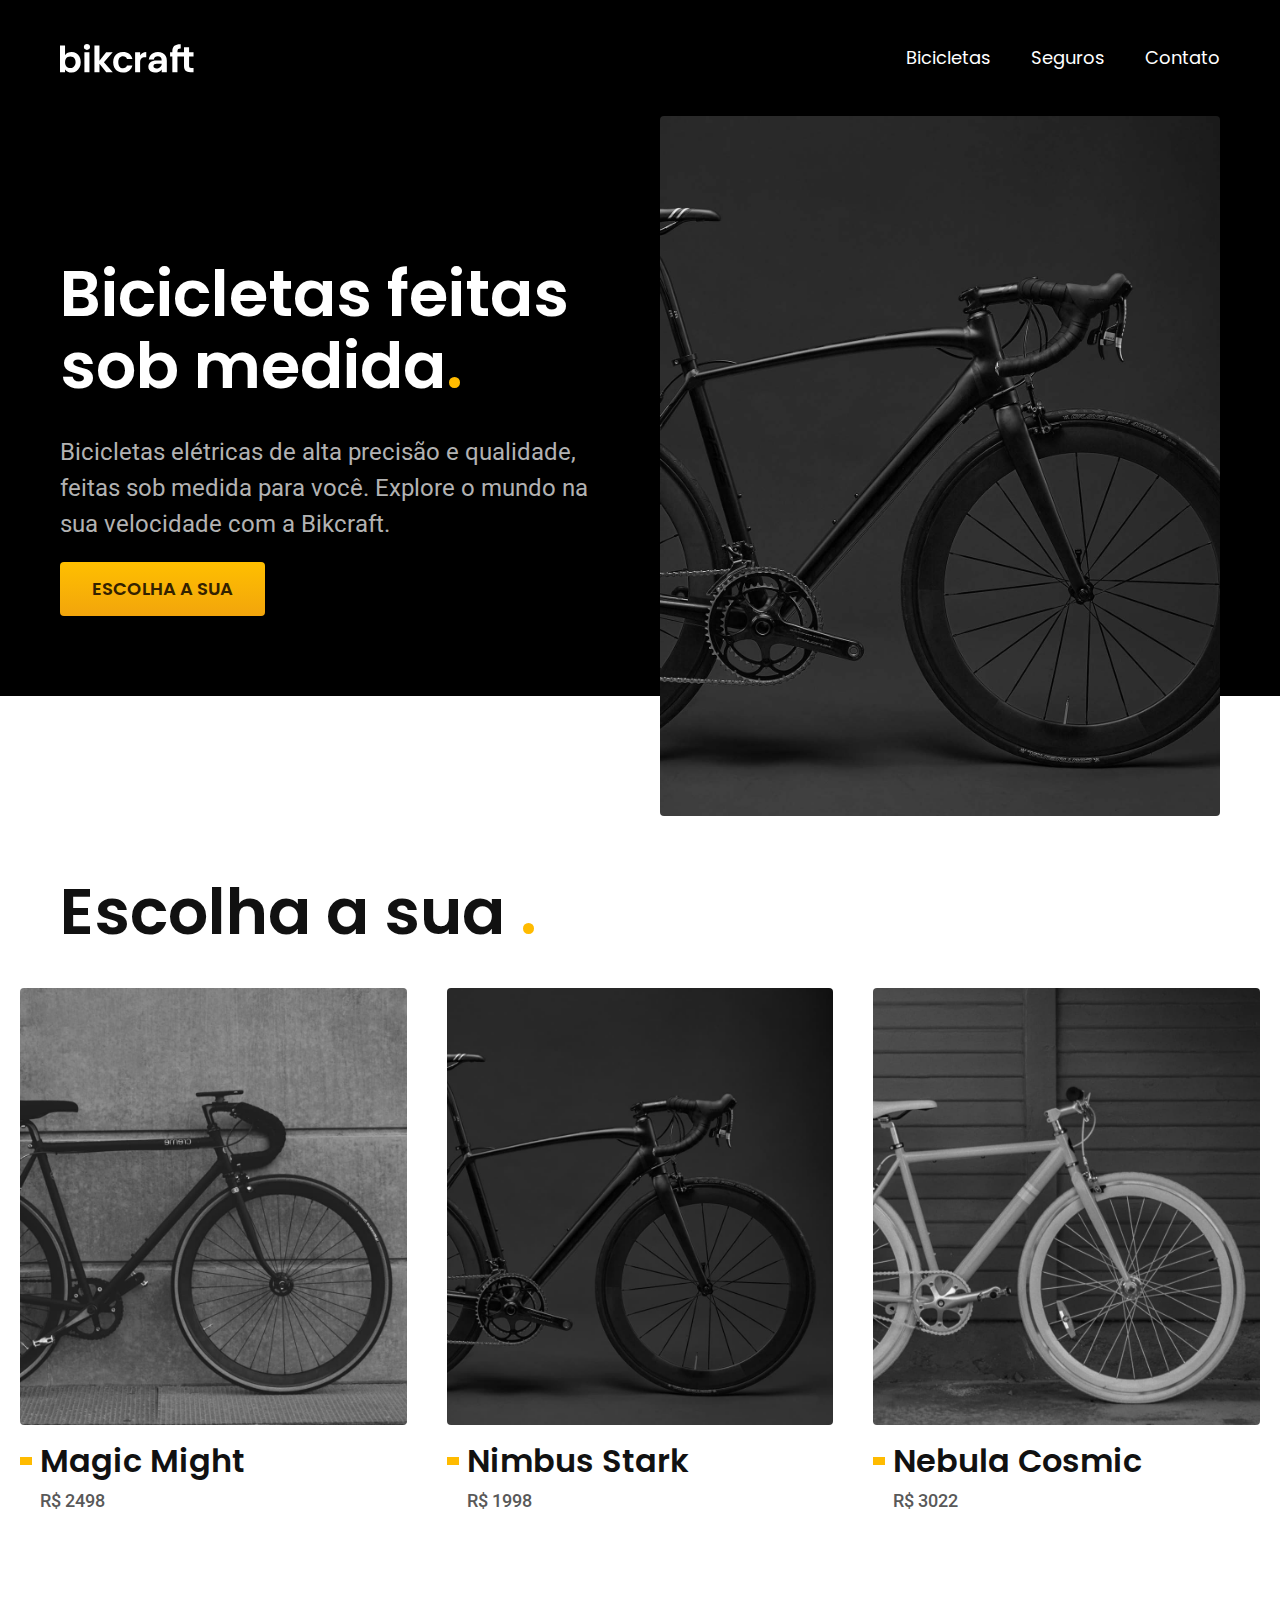
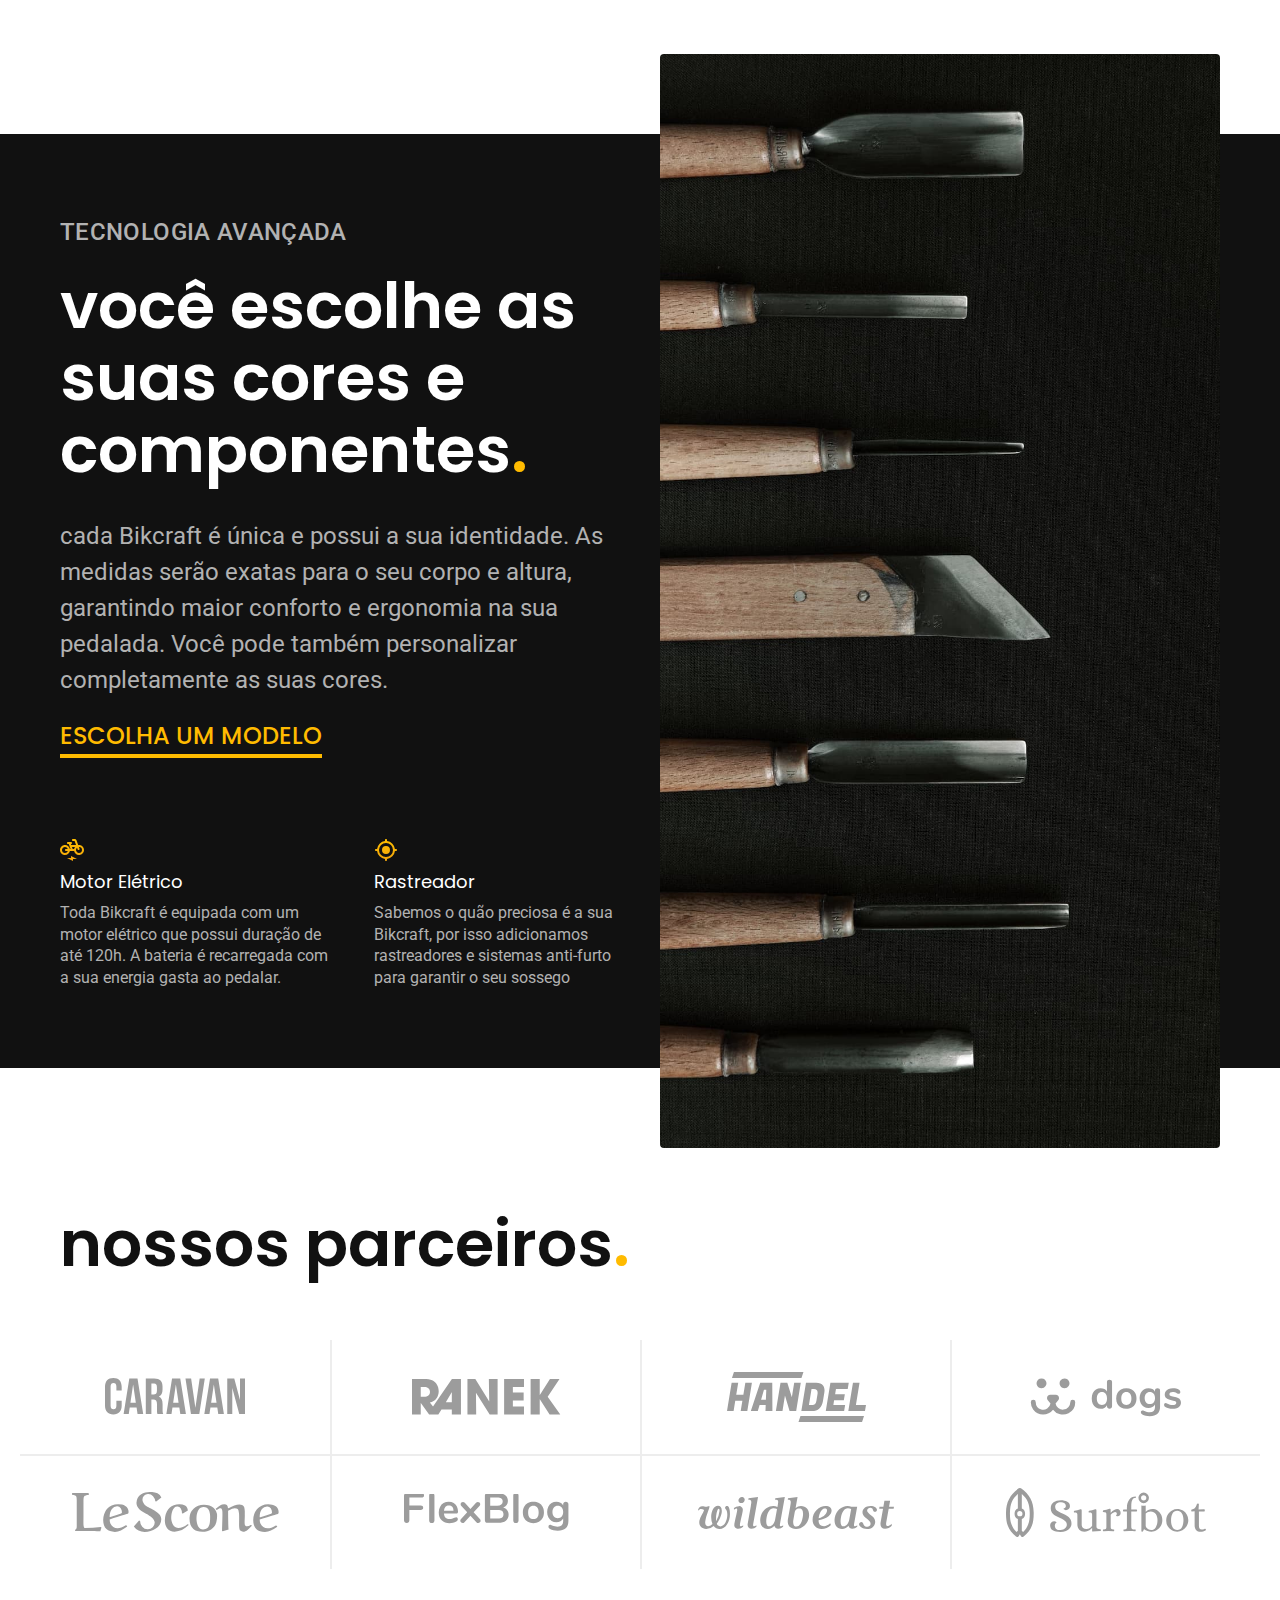
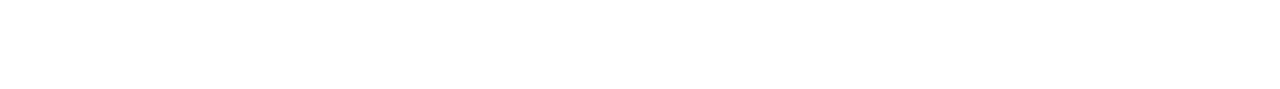
==== index.html @ 5e1a988d "Fazendo o HTML e CSS da seção de parceiros da página principal" ====
<!DOCTYPE html>
<html lang="pt-br">
<head>
  <meta charset="UTF-8">
  <meta name="viewport" content="width=device-width, initial-scale=1.0">
  <title>Bikcraft - Bicicletas Elétricas</title> 
  <meta name="description" content="Biciletas elétricas de alta precisão e qualidade. feitas sob 
  medida para o cliente. Explore o mundo na sua velocidade com a Bikcraft">
  <link rel="stylesheet" href="./css/style.css">
  <link rel="preconnect" href="https://fonts.googleapis.com">
  <link rel="preconnect" href="https://fonts.gstatic.com" crossorigin>
  <link href="https://fonts.googleapis.com/css2?family=Poppins:wght@400;600&family=Roboto:wght@400;500&display=swap" rel="stylesheet">
</head>
<body>
  <header class="header-bg">
    <div class="header container">
      <a href="./"><img src="./img/bikcraft.svg" alt="Logo Bikcraft">
      </a>
      <nav aria-label="primaria">
        <ul class="header-menu font-1-m cor-0">
          <li><a href="./bicicletas.html">Bicicletas</a></li>
          <li><a href="./seguros.html">Seguros</a></li>
          <li><a href="./contato.html">Contato</a></li>
        </ul>
      </nav>
    </div>
  </header>

  <main class="introducao-bg">
    <div class="introducao container">
      <div class="introducao-conteudo">
        <h1 class="font-1-xxl cor-0">Bicicletas feitas sob medida<span class="cor-p1">.</span></h1>
        <p class="font-2-l cor-5">Bicicletas elétricas de alta precisão e qualidade, feitas sob medida 
          para você. Explore o mundo na sua velocidade com a Bikcraft.
        </p>
        <a class="btn" href="./bicicletas.html">Escolha a sua</a>
      </div>
      <div class="introducao-imagem">
        <img src="./img/fotos/introducao.jpg" alt="Bicicleta elétrica preta">
      </div>
    </div>
  </main>

  <article class="bicicletas-lista">
    <h2 class="container font-1-xxl">Escolha a sua <span class="cor-p1">.</span></h2>
    <ul>
      <li>
        <a href="./bicicletas/magic.html">
          <img src="./img/bicicletas/magic-home.jpg" alt="Bicicleta magic home preta">
          <h3 class="font-1-xl">Magic Might</h3>
          <span class="font-2-m cor-8">R$ 2498</span>
        </a>
      </li>
      <li>
        <a href="./bicicletas/nimbus.html">
          <img src="./img/bicicletas/nimbus-home.jpg" alt="Bicicleta magic home preta">
          <h3 class="font-1-xl">Nimbus Stark</h3>
          <span class="font-2-m cor-8">R$ 1998</span>
        </a>
      </li>
      <li>
        <a href="./bicicletas/nebula.html">
          <img src="./img/bicicletas/nebula-home.jpg" alt="Bicicleta magic home preta">
          <h3 class="font-1-xl">Nebula Cosmic</h3>
          <span class="font-2-m cor-8">R$ 3022</span>
        </a>
      </li>
    </ul>
  </article>

  <article class="tecnologia-bg">
    <div class="tecnologia container">
      <div class="tecnologia-conteudo">
        <span class="font-2-l-b cor-5">Tecnologia Avançada</span>
        <h2 class="font-1-xxl cor-0">você escolhe as suas cores e componentes<span class="cor-p1">.</span></h2>
        <p class="font-2-l cor-5">cada Bikcraft é única e possui a sua identidade. As medidas serão exatas para o 
          seu corpo e altura, garantindo maior conforto e ergonomia na sua pedalada. Você pode 
          também personalizar completamente as suas cores.
        </p>
        <a class="link" href="./bicicletas.html">Escolha um modelo</a>
        <div class="tecnologia-vantagens">
          <div>
            <img src="./img/icones/eletrica.svg" alt="">
            <h3 class="font-1-m cor-0">Motor Elétrico</h3>
            <p class="font-2-s cor-5">
              Toda Bikcraft é equipada com um motor elétrico que possui duração de até 120h. A bateria é 
              recarregada com a sua energia gasta ao pedalar.</p>
          </div>
          <div>
            <img src="./img/icones/rastreador.svg" alt="">
            <h3 class="font-1-m cor-0">Rastreador</h3>
            <p class="font-2-s cor-5">
              Sabemos o quão preciosa é a sua Bikcraft, por isso adicionamos rastreadores e sistemas 
              anti-furto para garantir o seu sossego</p>
          </div>
        </div>
      </div>
      <div class="tecnologia-imagem">
        <img src="./img/fotos/tecnologia.jpg" alt="">
      </div>
    </div>
  </article>

  <section class="parceiros" aria-label="Nossos Parceiros">
    <h2 class="container font-1-xxl">nossos parceiros<span class="cor-p1">.</span></h2>
    <ul>
      <li><img src="./img/parceiros/caravan.svg" alt="caravan"></li>
      <li><img src="./img/parceiros/ranek.svg" alt="ranek"></li>
      <li><img src="./img/parceiros/handel.svg" alt="handel"></li>
      <li><img src="./img/parceiros/dogs.svg" alt="dogs"></li>
      <li><img src="./img/parceiros/lescone.svg" alt="lescone"></li>
      <li><img src="./img/parceiros/flexblog.svg" alt="flexblog"></li>
      <li><img src="./img/parceiros/wildbeast.svg" alt="wildbeast"></li>
      <li><img src="./img/parceiros/surfbot.svg" alt="surfbot"></li>
    </ul>
  </section>
</body>
</html>
---- css/style.css ----
@import "./global/global.css";
@import "./utilidades/tipografia.css";
@import "./utilidades/cores.css";

@import "./global/header.css";

/*utilidades*/
@import "./utilidades/componentes.css";

/*Home*/
@import "./home/introducao.css";
@import "./home/tecnologia.css";
@import "./home/parceiros.css";

/*Bicicletas*/
@import "./bicicletas/bicicletas-lista.css";
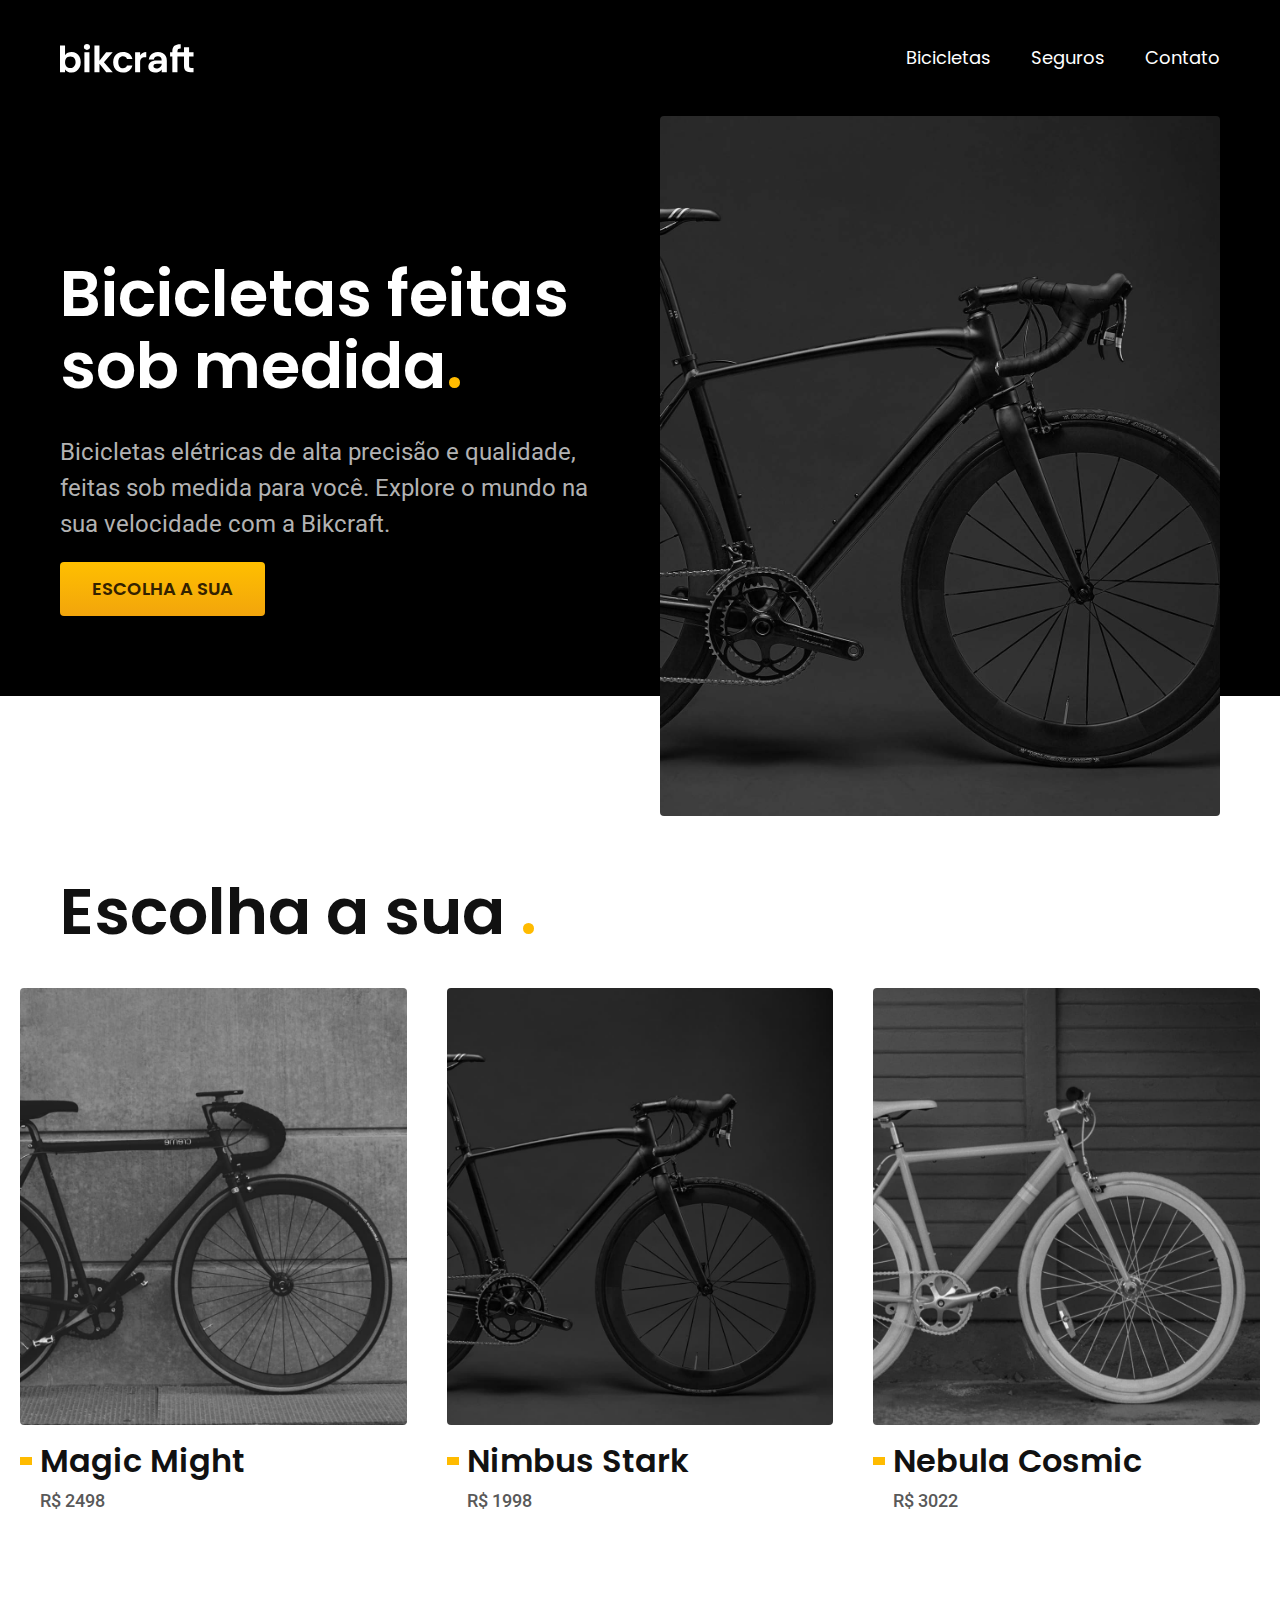
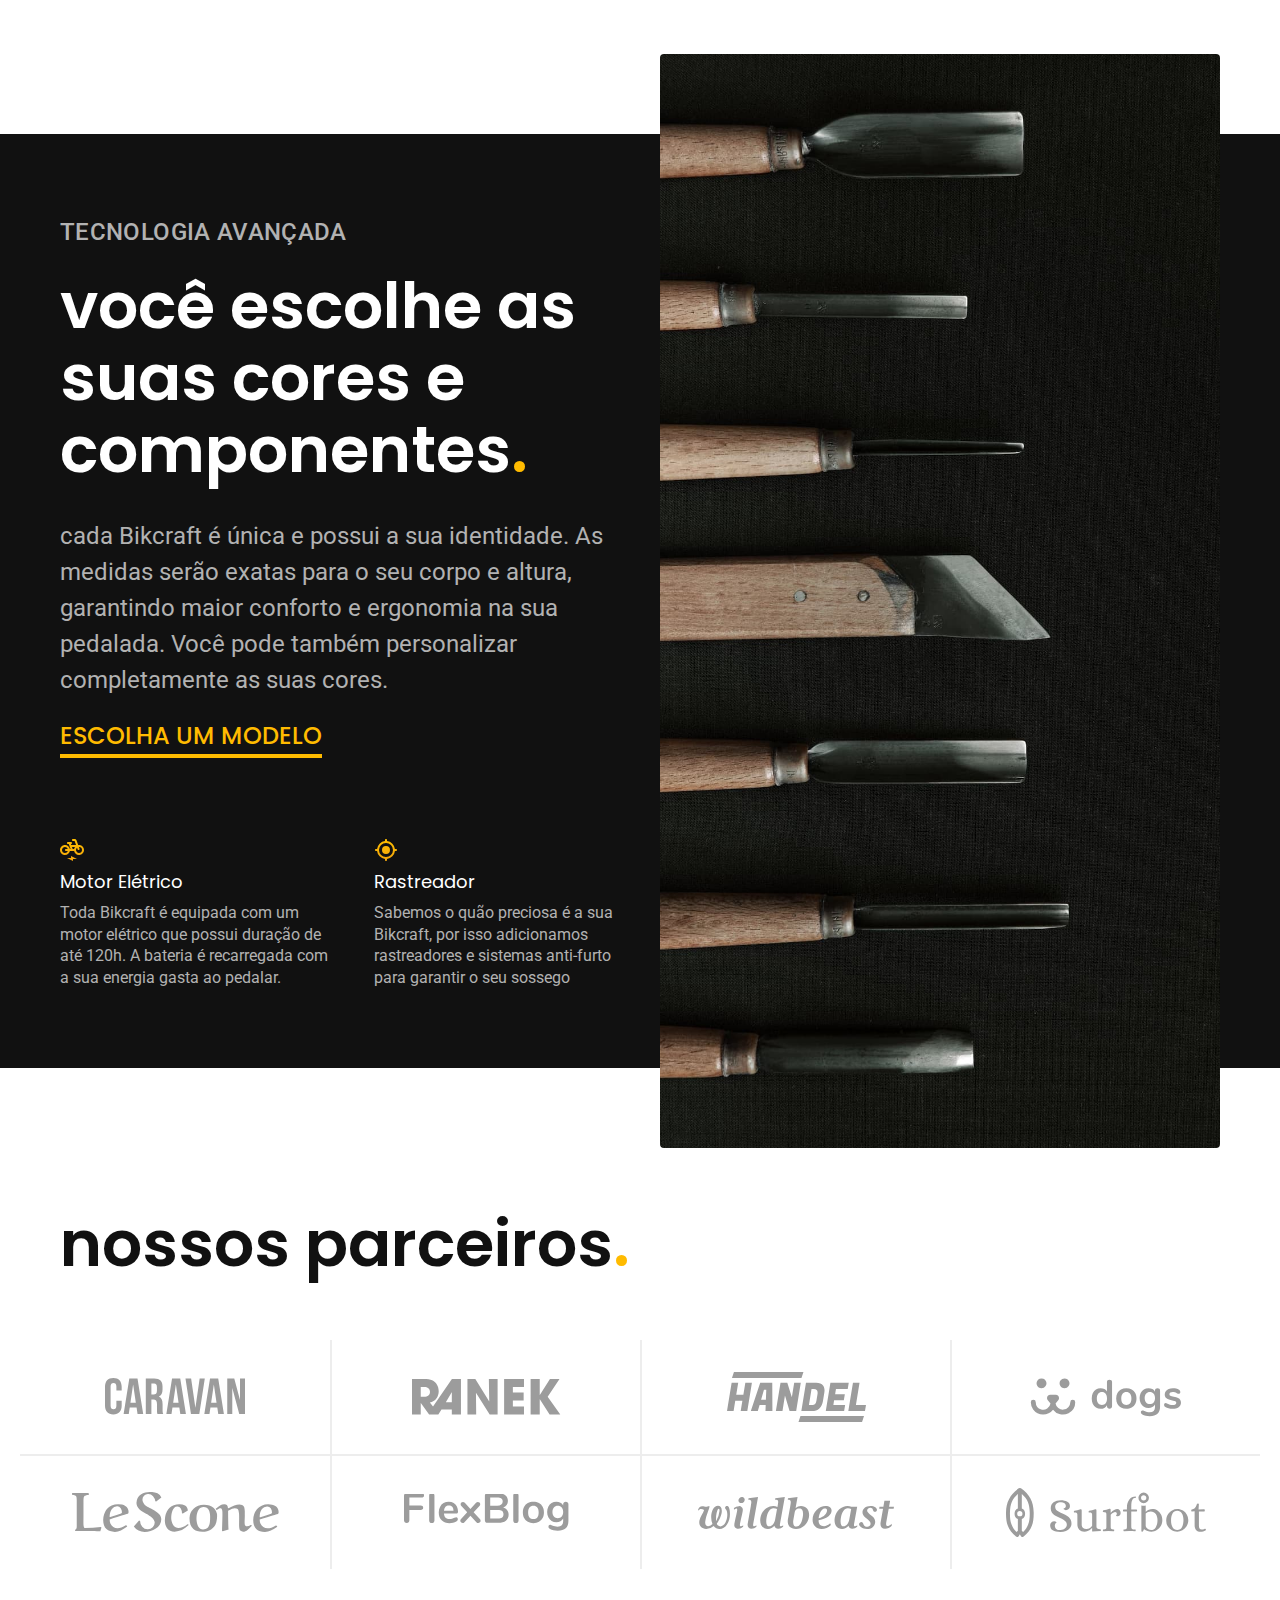
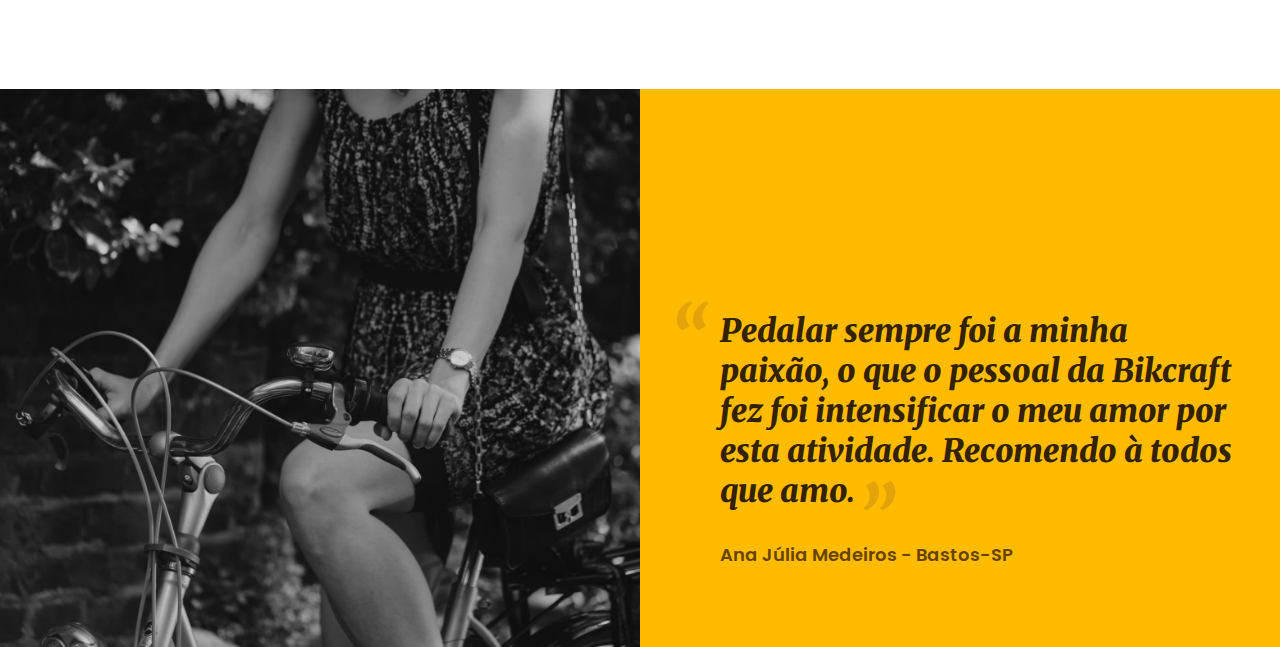
==== commit 3b3e1c7b: "fazendo o HTML e CSS da seção de depoimento da página principal e ajustando o padding das imagens da" ====
--- a/index.html
+++ b/index.html
@@ -9,7 +9,7 @@
   <link rel="stylesheet" href="./css/style.css">
   <link rel="preconnect" href="https://fonts.googleapis.com">
   <link rel="preconnect" href="https://fonts.gstatic.com" crossorigin>
-  <link href="https://fonts.googleapis.com/css2?family=Poppins:wght@400;600&family=Roboto:wght@400;500&display=swap" rel="stylesheet">
+  <link href="https://fonts.googleapis.com/css2?family=Merriweather:ital,wght@1,900&family=Poppins:wght@400;600&family=Roboto:wght@400;500&display=swap" rel="stylesheet">
 </head>
 <body>
   <header class="header-bg">
@@ -114,5 +114,20 @@
       <li><img src="./img/parceiros/surfbot.svg" alt="surfbot"></li>
     </ul>
   </section>
+
+  <section class="depoimento" aria-label="depoimento">
+    <div>
+      <img src="./img/fotos/depoimento.jpg" alt="pessoa pedalando uma bicicleta Bikcraft">
+    </div>
+    <div class="depoimento-conteudo">
+      <blockquote class="font-1-xl cor-p5">
+        <p>Pedalar sempre foi a minha paixão, o que o pessoal da Bikcraft 
+          fez foi intensificar o meu amor por esta atividade. Recomendo à todos
+          que amo.
+        </p>
+      </blockquote>
+      <span class="font-1-m-b cor-p4">Ana Júlia Medeiros - Bastos-SP</span>
+    </div>
+  </section>
 </body>
 </html>--- a/css/style.css
+++ b/css/style.css
@@ -11,6 +11,7 @@
 @import "./home/introducao.css";
 @import "./home/tecnologia.css";
 @import "./home/parceiros.css";
+@import "./home/depoimento.css";
 
 /*Bicicletas*/
 @import "./bicicletas/bicicletas-lista.css";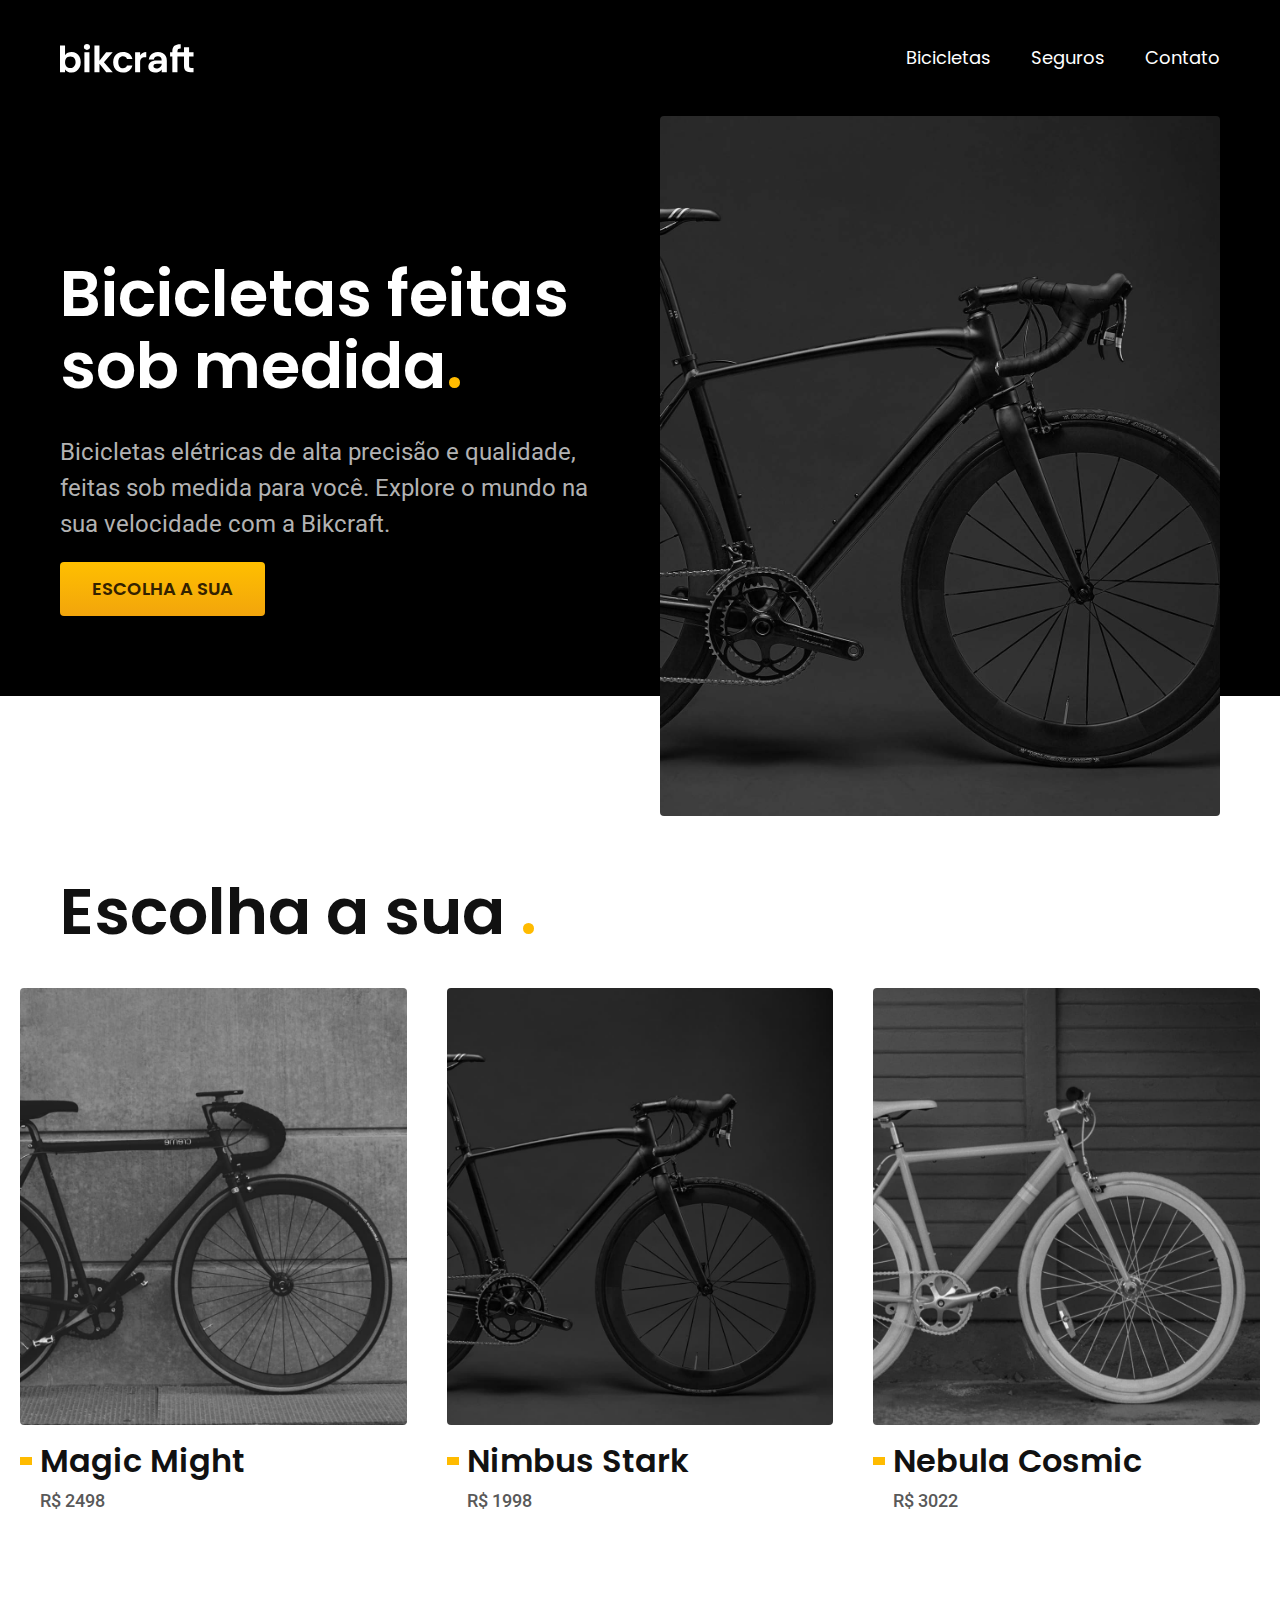
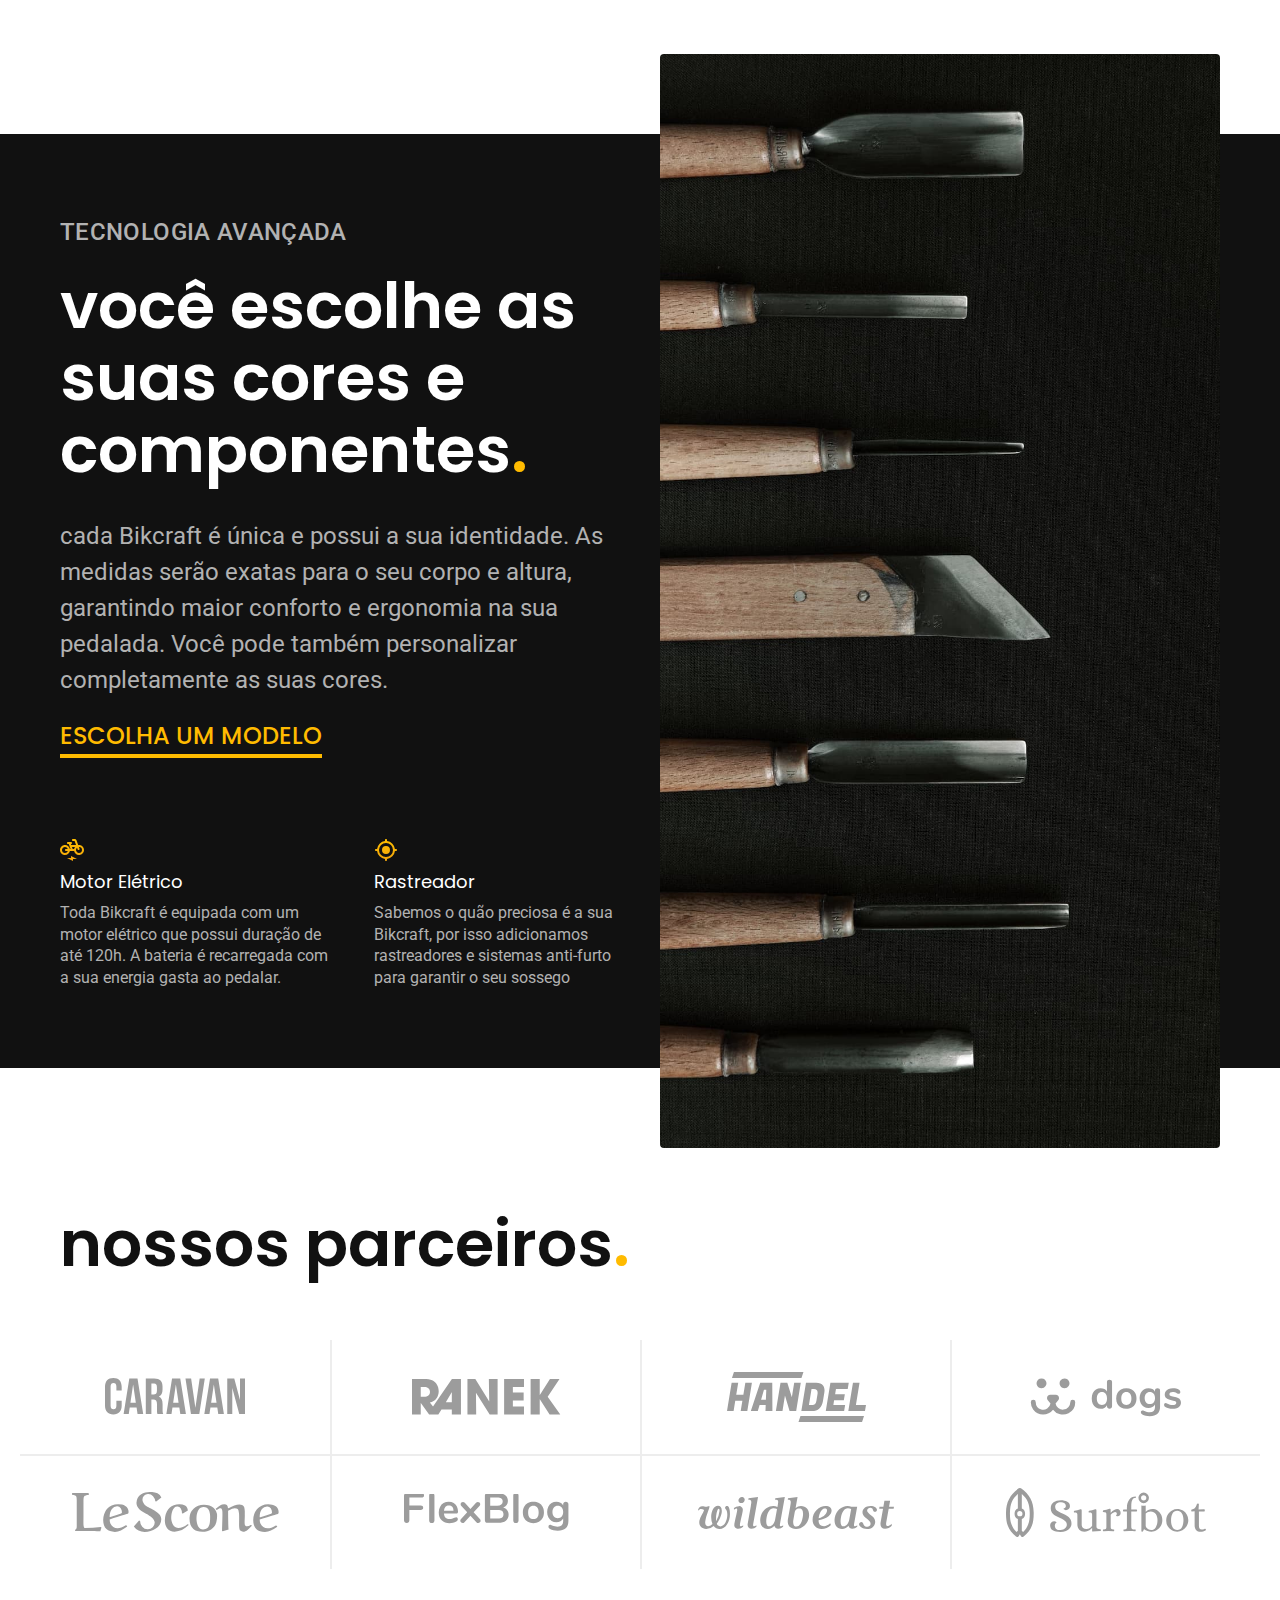
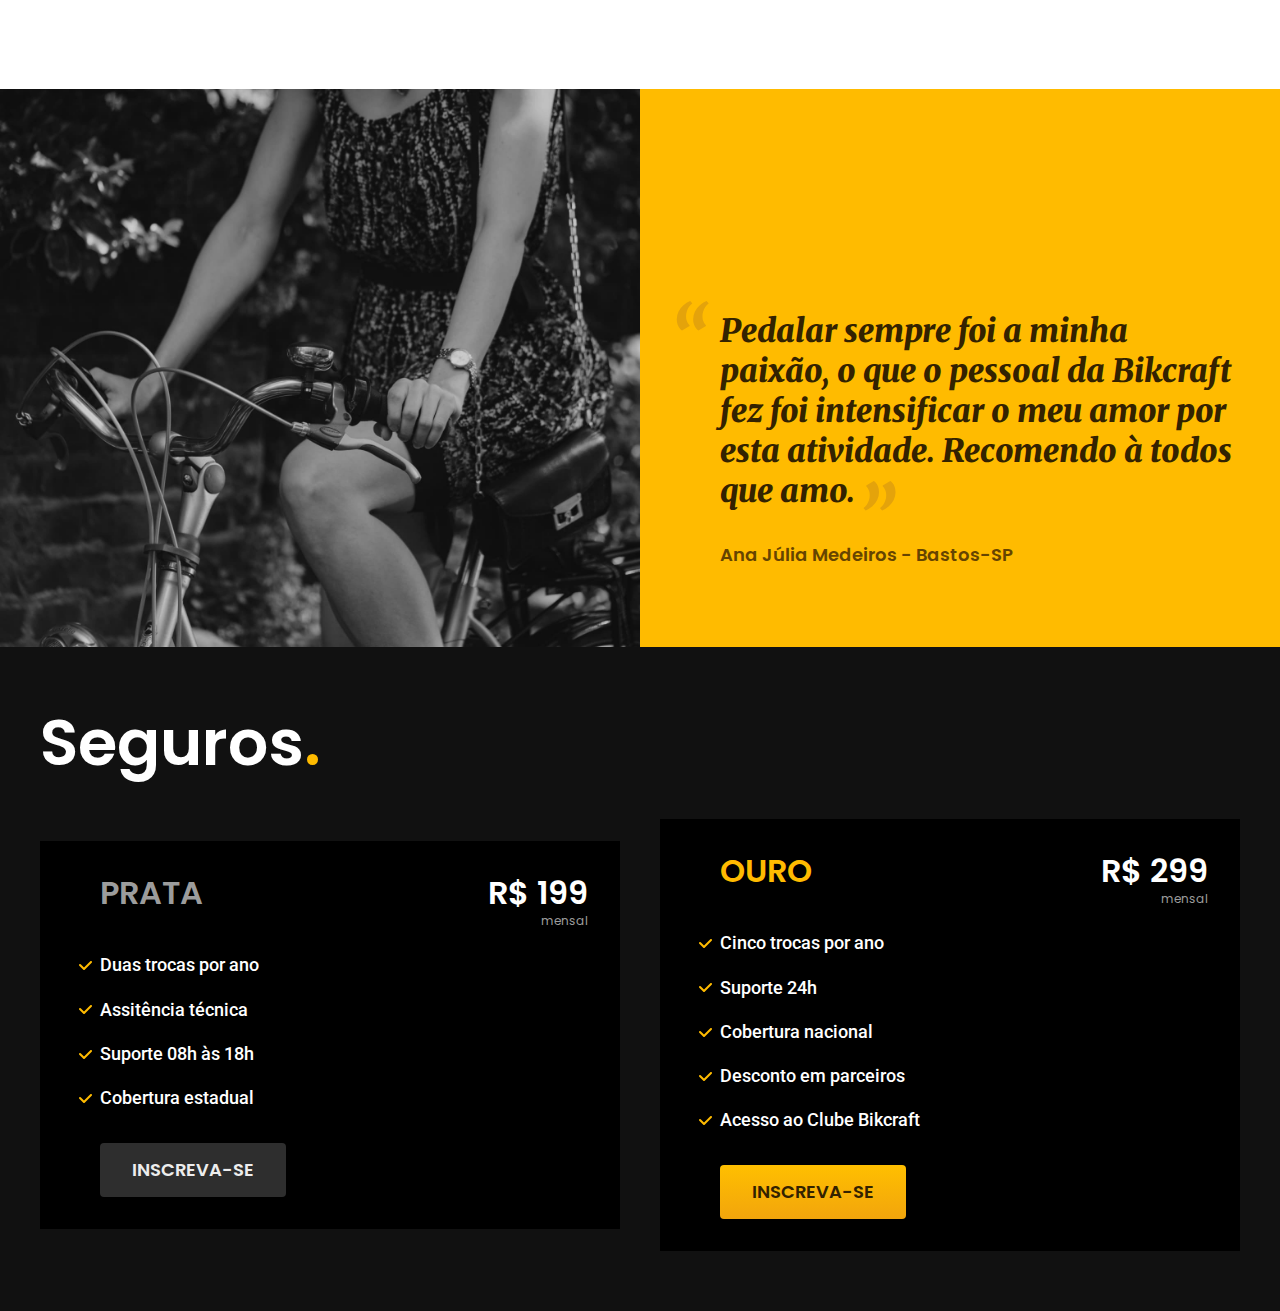
==== commit 6fb974c9: "fazendo o HTML e CSS da seção de seguros da página principal" ====
--- a/index.html
+++ b/index.html
@@ -129,5 +129,34 @@
       <span class="font-1-m-b cor-p4">Ana Júlia Medeiros - Bastos-SP</span>
     </div>
   </section>
+
+  <article class="seguros-bg">
+    <div class="seguros container">
+      <h2 class="font-1-xxl cor-0">Seguros<span class="cor-p1">.</span></h2>
+      <div class="seguros-item">
+        <h3 class="font-1-xl cor-6">PRATA</h3>
+        <span class="font-1-xl cor-0">R$ 199 <span class="font-1-xs cor-6">mensal</span></span>
+        <ul class="font-2-m cor-0">
+          <li>Duas trocas por ano</li>
+          <li>Assitência técnica</li>
+          <li>Suporte 08h às 18h</li>
+          <li>Cobertura estadual</li>
+        </ul>
+        <a class="btn secundario" href="./orcamento.html">Inscreva-se</a>
+      </div>
+        <div class="seguros-item">
+        <h3 class="font-1-xl cor-p1">OURO</h3>
+        <span class="font-1-xl cor-0">R$ 299 <span class="font-1-xs cor-6">mensal</span></span>
+        <ul class="font-2-m cor-0">
+          <li>Cinco trocas por ano</li>
+          <li>Suporte 24h</li>
+          <li>Cobertura nacional</li>
+          <li>Desconto em parceiros</li>
+          <li>Acesso ao Clube Bikcraft</li>
+        </ul>
+        <a class="btn" href="./orcamento.html">Inscreva-se</a>
+      </div>
+    </div>
+  </article>
 </body>
 </html>--- a/css/style.css
+++ b/css/style.css
@@ -14,4 +14,7 @@
 @import "./home/depoimento.css";
 
 /*Bicicletas*/
-@import "./bicicletas/bicicletas-lista.css";+@import "./bicicletas/bicicletas-lista.css";
+
+/*Seguros*/
+@import "./seguros/seguros.css";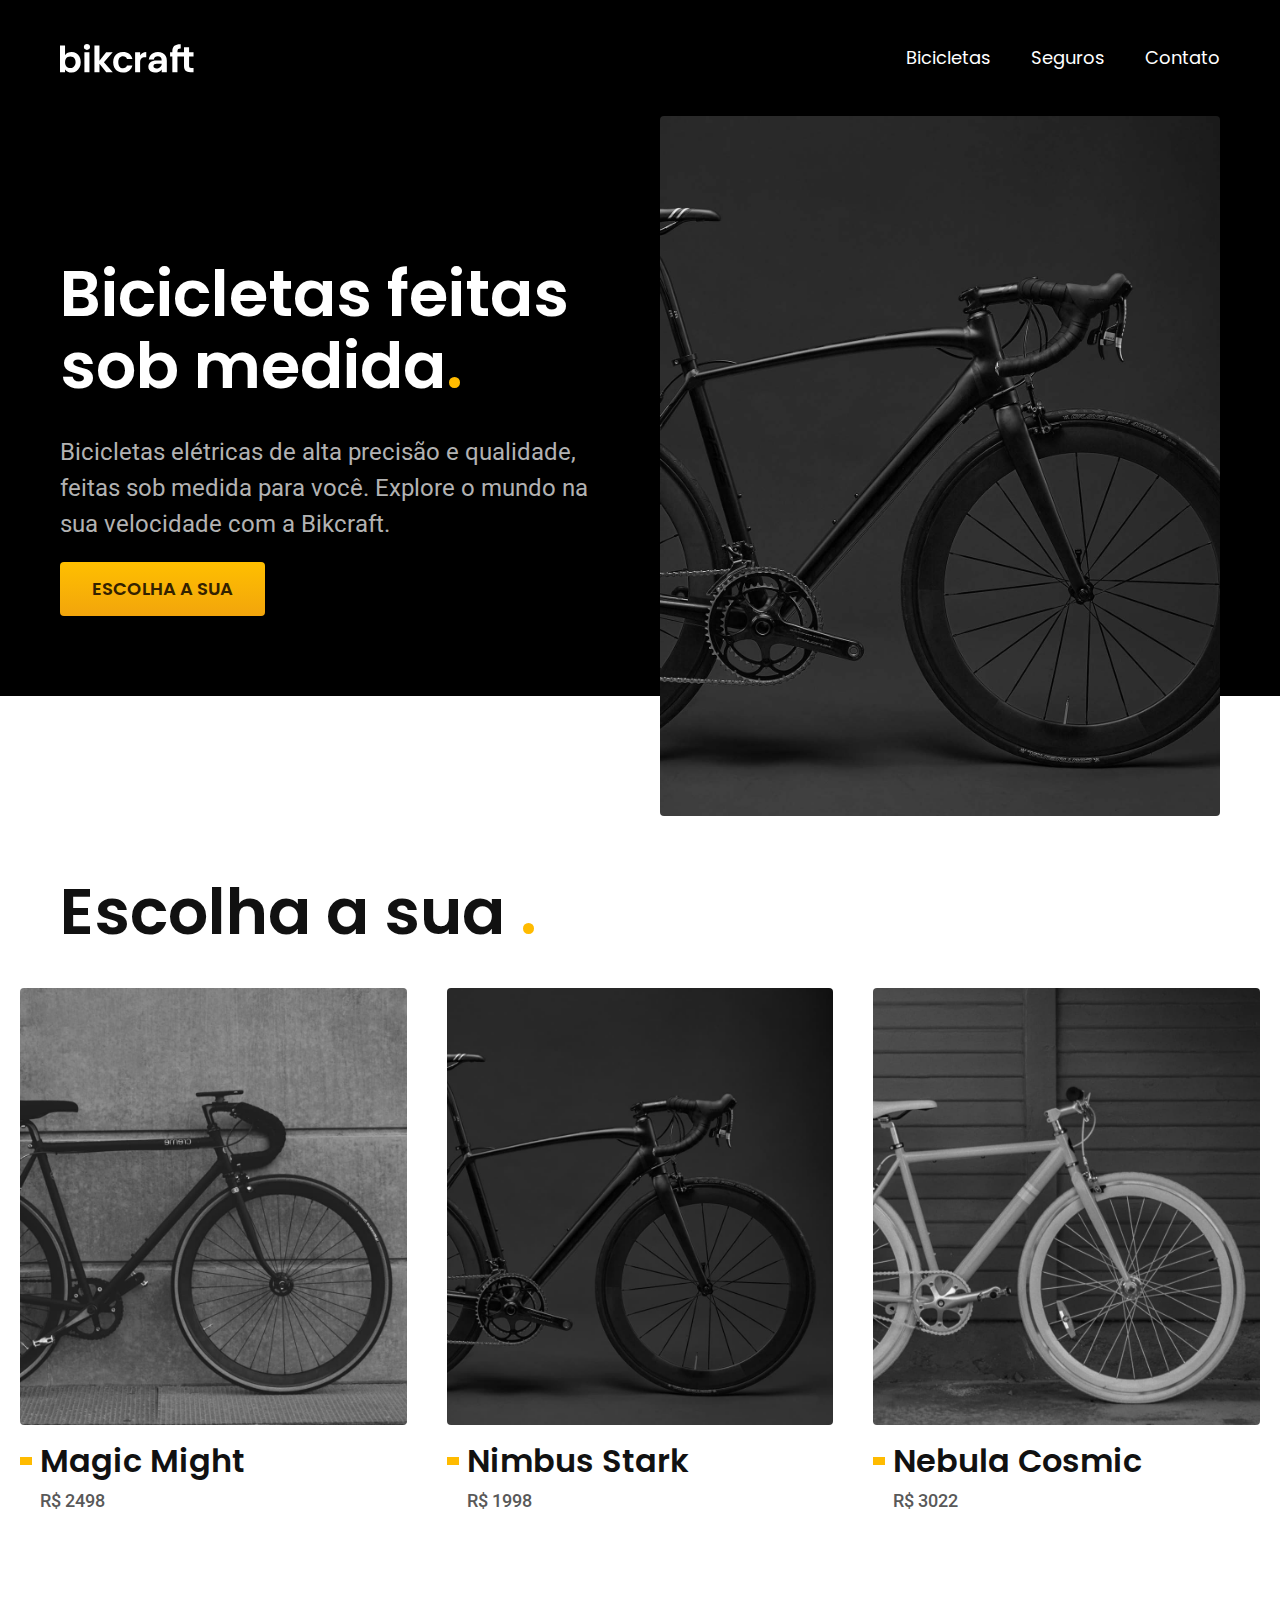
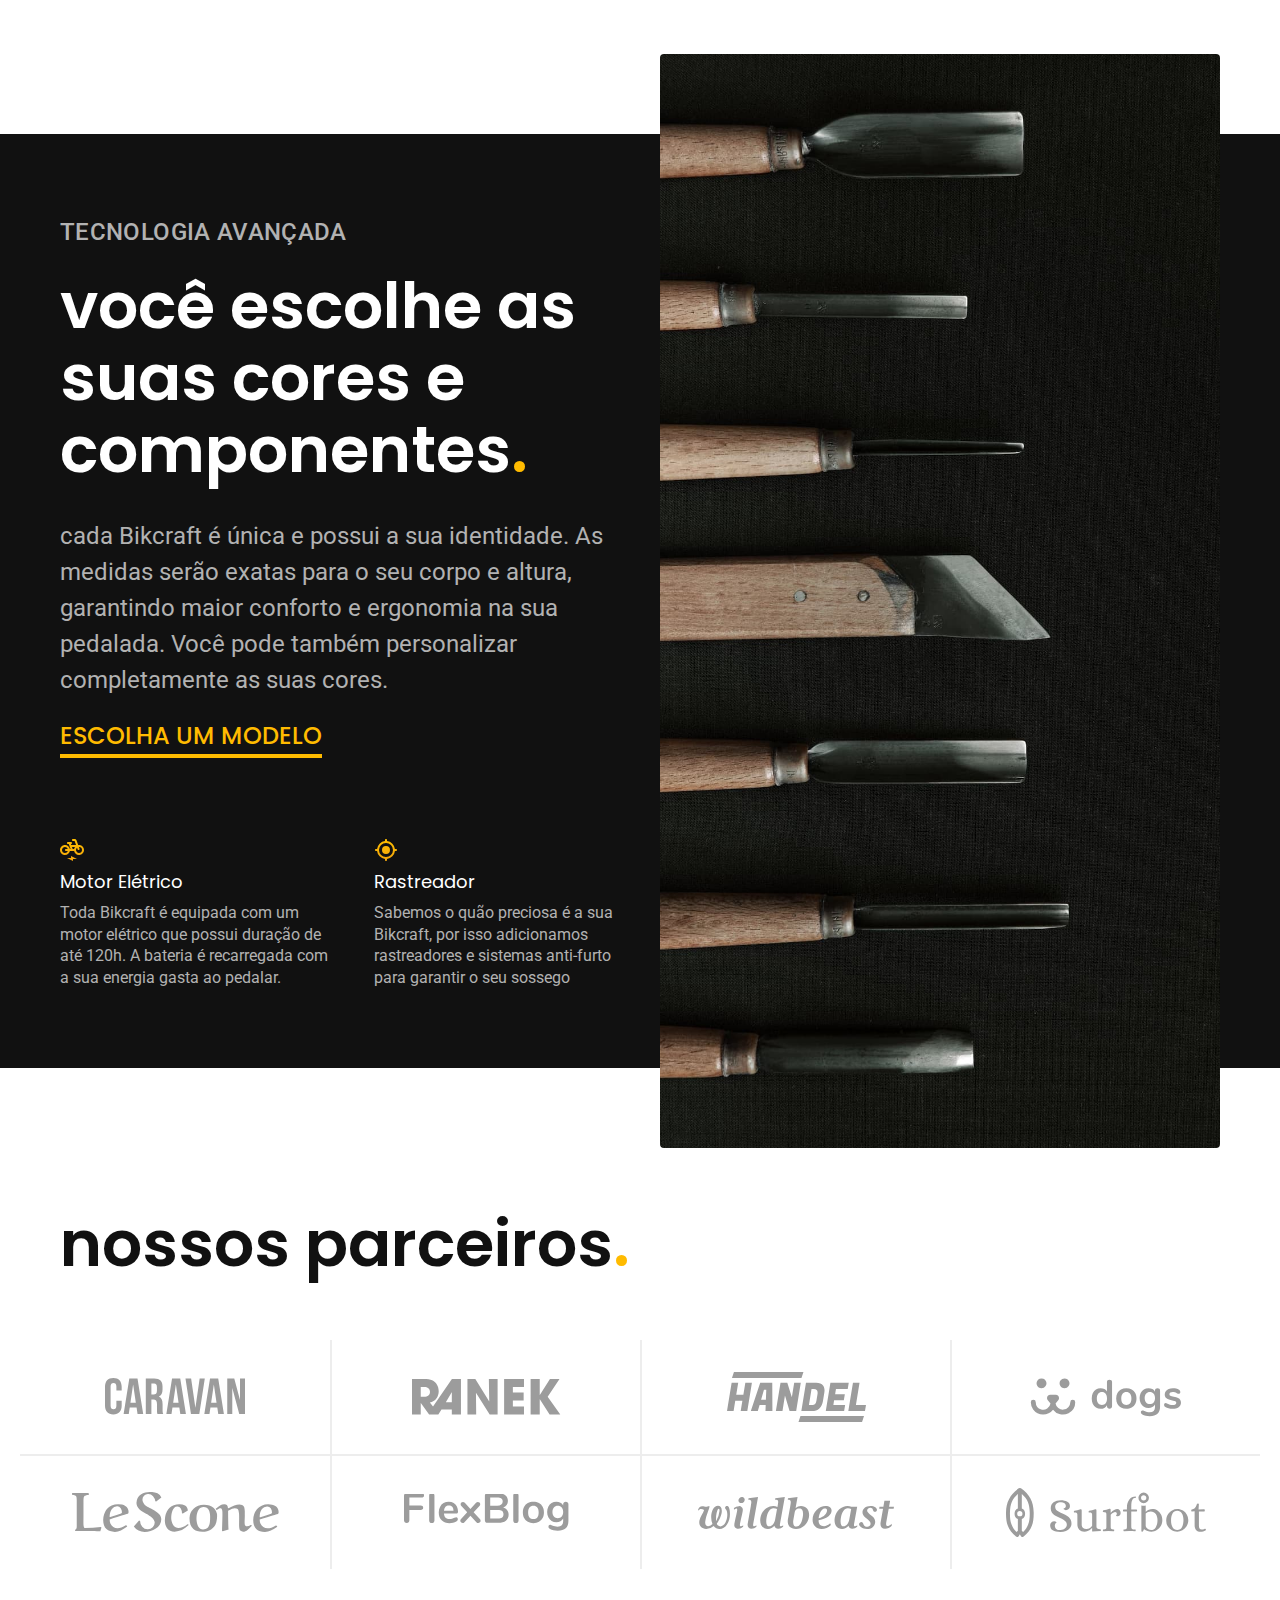
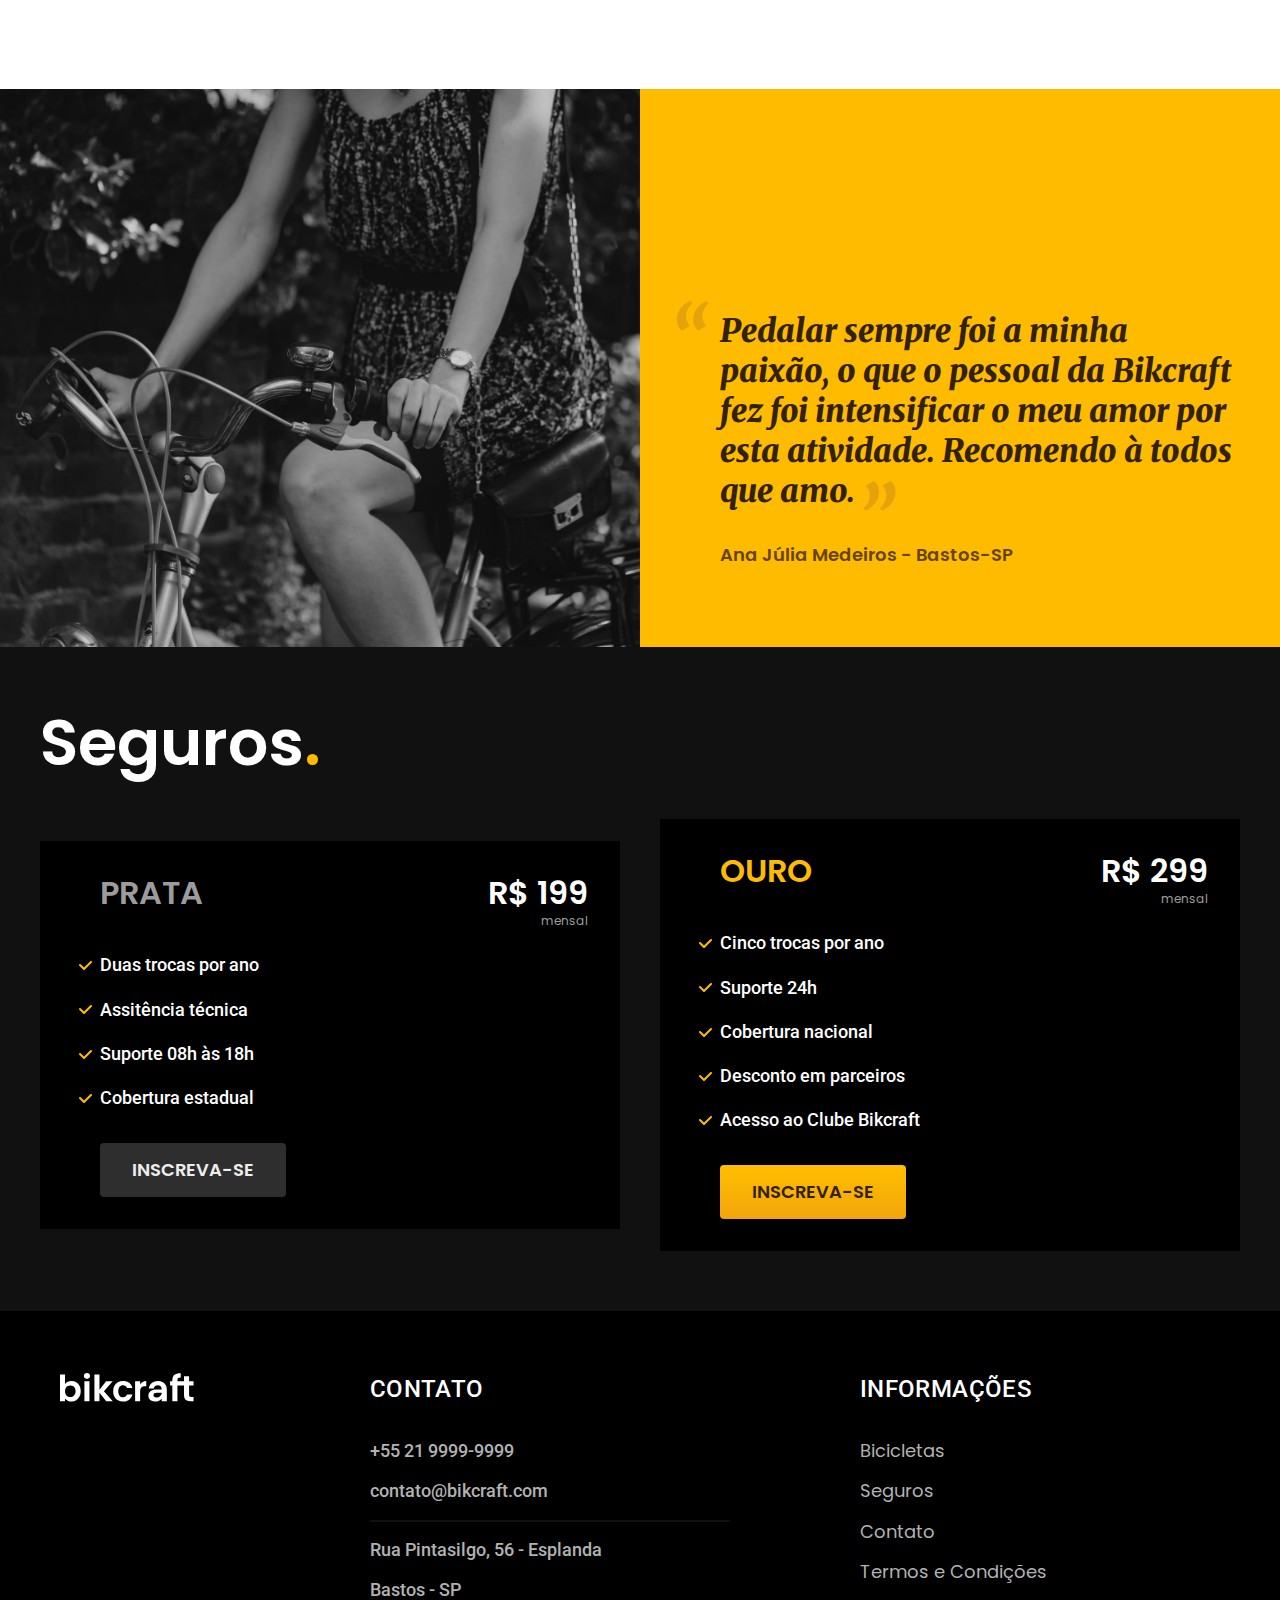
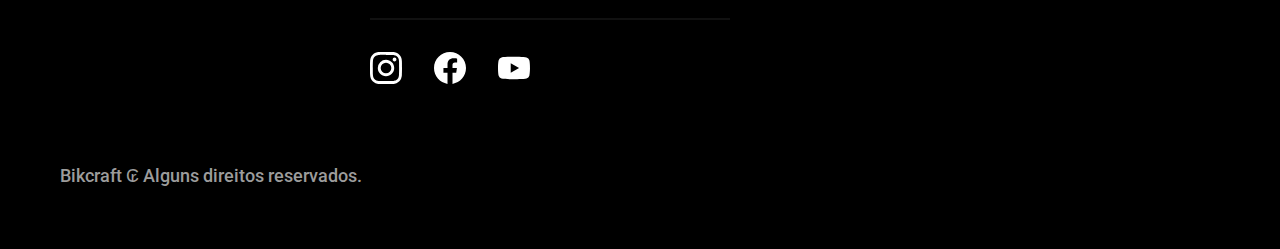
==== commit f3473186: "fazendo o HTML e CSS do rodapé" ====
--- a/index.html
+++ b/index.html
@@ -158,5 +158,43 @@
       </div>
     </div>
   </article>
+  
+  <footer class="footer-bg">
+    <div class="footer container">
+      <img src="./img/bikcraft.svg" alt="Bikcraft">
+      <div class="footer-contato">
+        <h3 class="font-2-l-b cor-0">Contato</h3>
+        <ul class="font-2-m cor-5">
+          <li><a href="tel:+55219999-9999">+55 21 9999-9999</a></li>
+          <li><a href="mailto:contato@bikcraft.com">contato@bikcraft.com</a></li>
+          <li>Rua Pintasilgo, 56 - Esplanda</li>
+          <li>Bastos - SP</li>
+        </ul>
+        <div class="footer-redes">
+          <a href="./">
+            <img src="./img/redes/instagram.svg" alt="Instagram">
+          </a>
+          <a href="./">
+            <img src="./img/redes/facebook.svg" alt="Facebook">
+          </a>
+          <a href="./">
+            <img src="./img/redes/youtube.svg" alt="Youtube">
+          </a>
+        </div>
+      </div>
+      <div class="footer-informacoes">
+        <h3 class="font-2-l-b cor-0">Informações</h3>
+        <nav>
+          <ul class="font-1-m cor-5">
+            <li><a href="./bicicletas.html">Bicicletas</a></li>
+            <li><a href="./seguros.html">Seguros</a></li>
+            <li><a href="./contato.html">Contato</a></li>
+            <li><a href="./termos.html">Termos e Condições</a></li>
+          </ul>
+        </nav>
+      </div>
+      <p class="footer-copy font-2-m cor-6">Bikcraft ₢ Alguns direitos reservados.</p>
+    </div>
+  </footer>
 </body>
 </html>--- a/css/style.css
+++ b/css/style.css
@@ -3,6 +3,7 @@
 @import "./utilidades/cores.css";
 
 @import "./global/header.css";
+@import "./global/footer.css";
 
 /*utilidades*/
 @import "./utilidades/componentes.css";
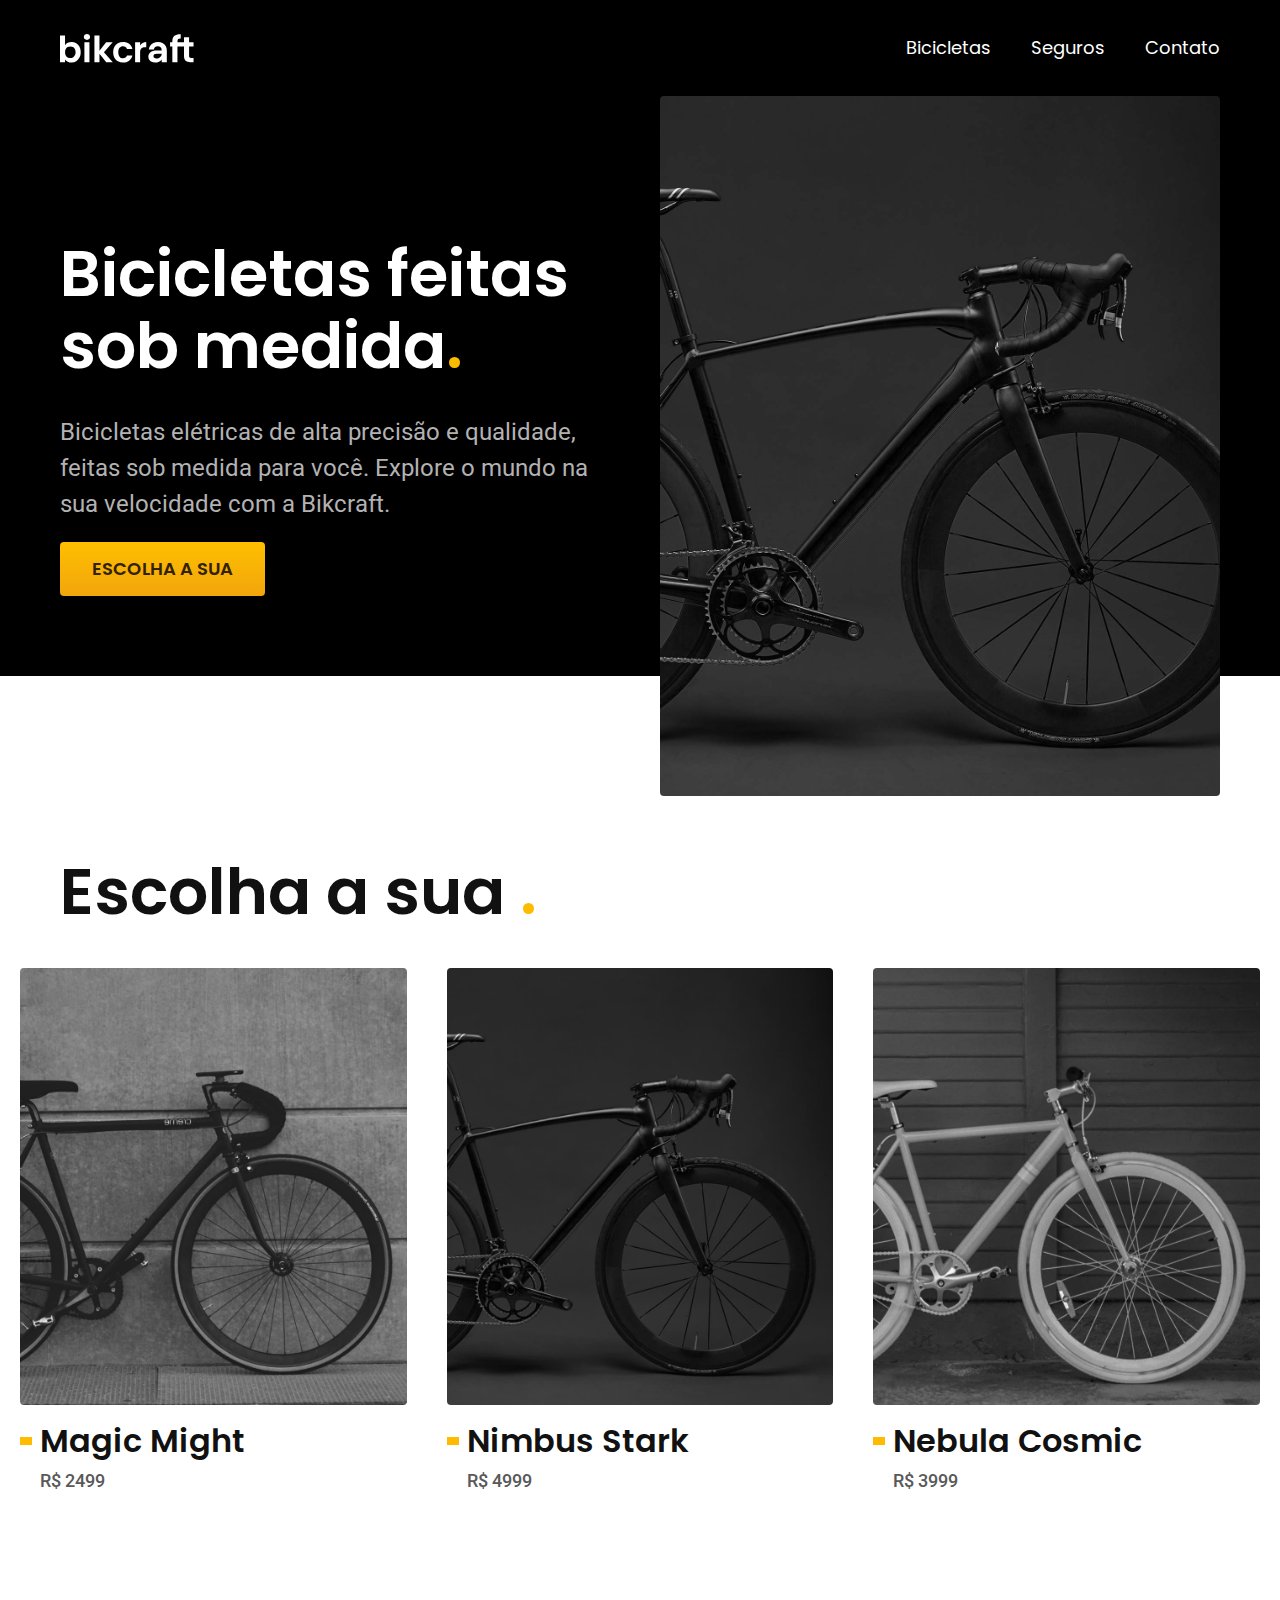
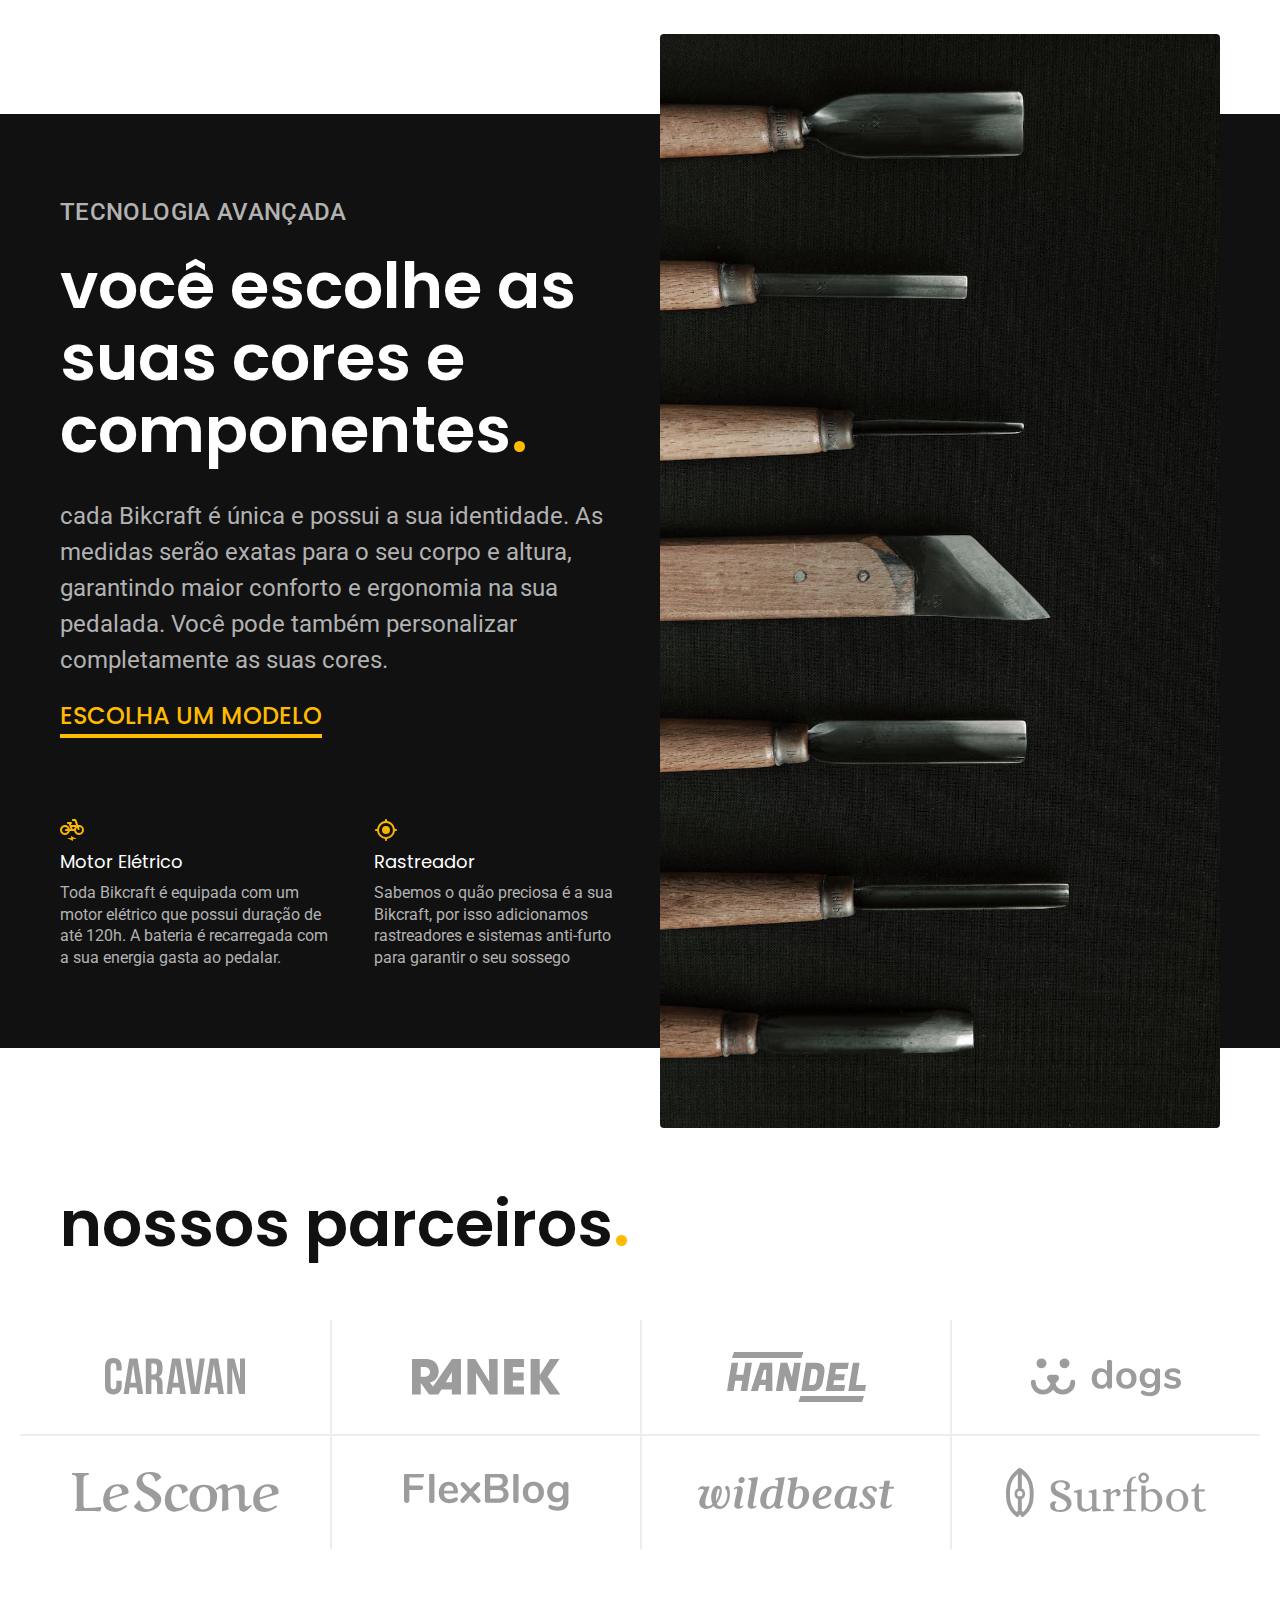
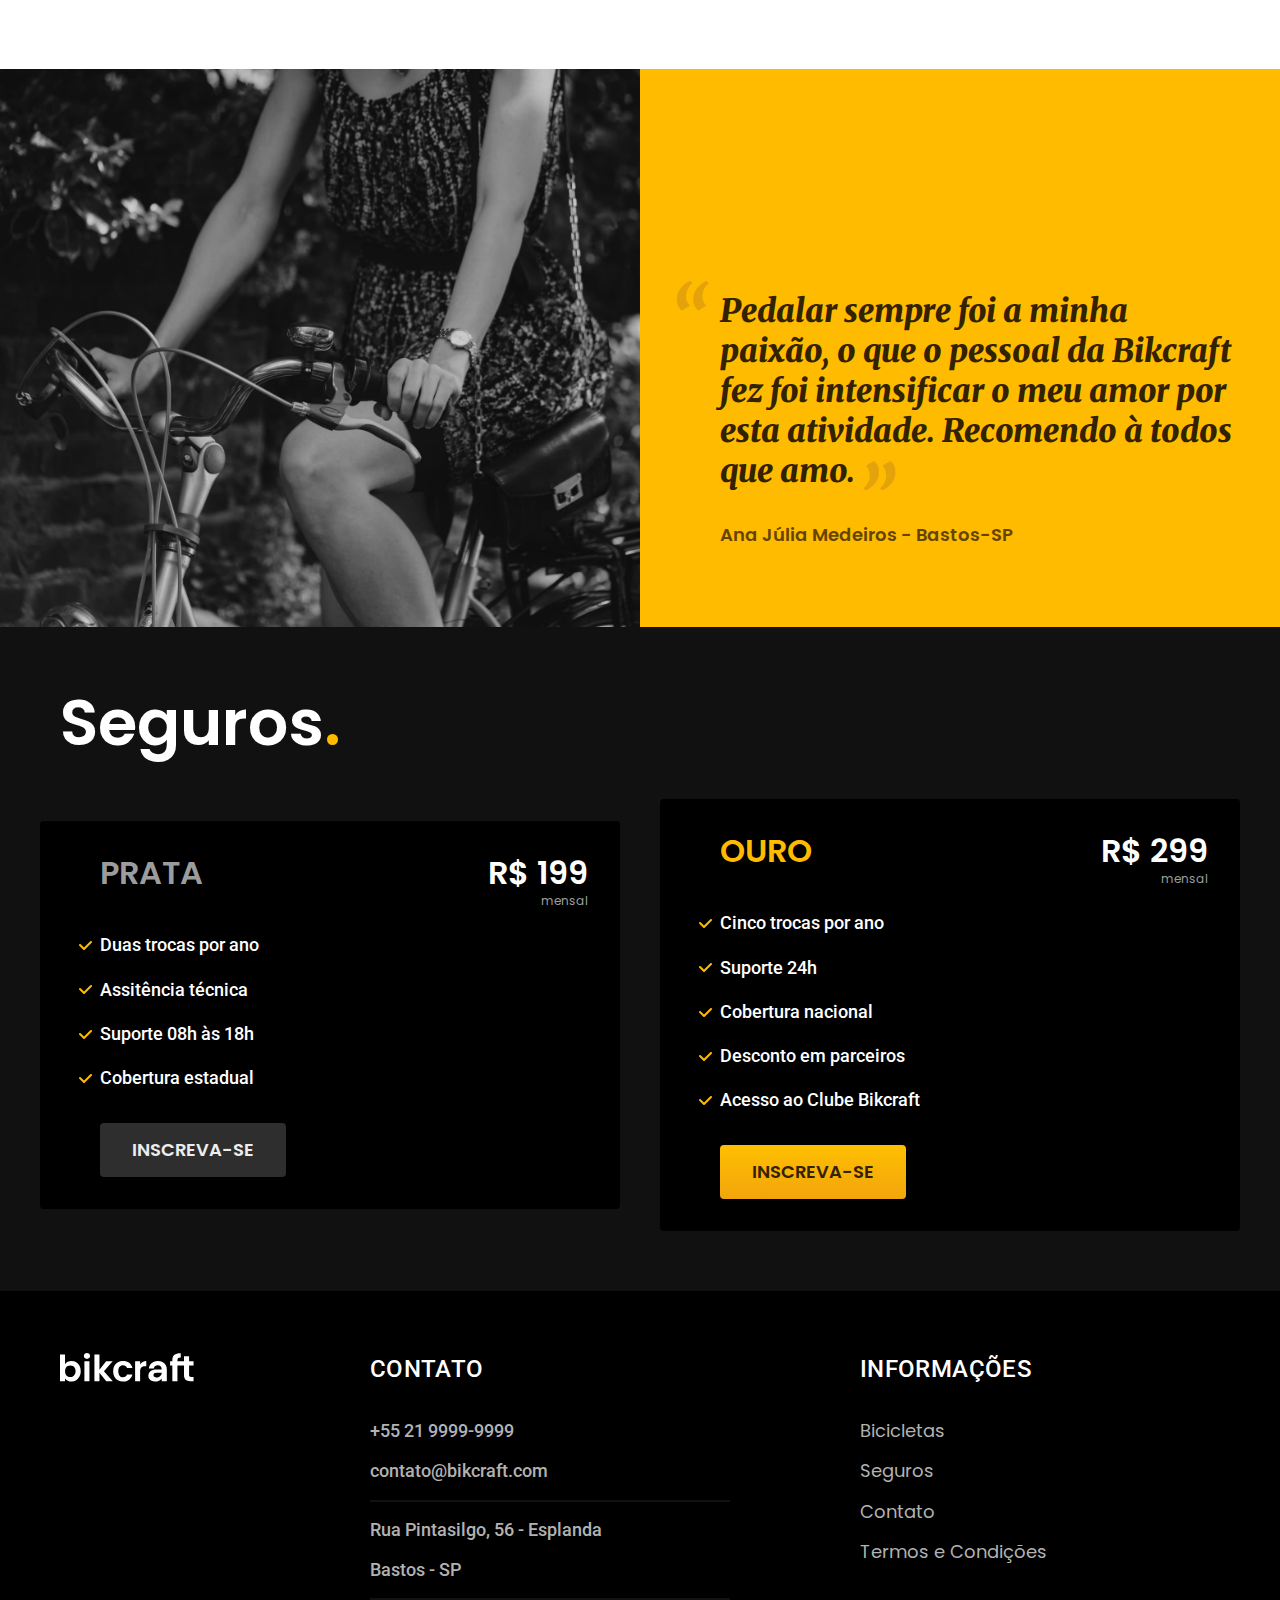
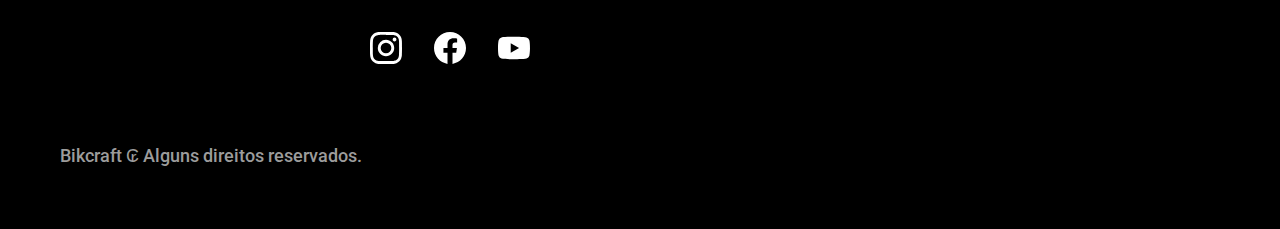
==== commit 388cb2dd: "fazendo o HTML e CSS das páginas individuais das bicicletas Nimbus Stark, Magic Might e Nebula Cosmi" ====
--- a/index.html
+++ b/index.html
@@ -48,21 +48,21 @@
         <a href="./bicicletas/magic.html">
           <img src="./img/bicicletas/magic-home.jpg" alt="Bicicleta magic home preta">
           <h3 class="font-1-xl">Magic Might</h3>
-          <span class="font-2-m cor-8">R$ 2498</span>
+          <span class="font-2-m cor-8">R$ 2499</span>
         </a>
       </li>
       <li>
         <a href="./bicicletas/nimbus.html">
           <img src="./img/bicicletas/nimbus-home.jpg" alt="Bicicleta magic home preta">
           <h3 class="font-1-xl">Nimbus Stark</h3>
-          <span class="font-2-m cor-8">R$ 1998</span>
+          <span class="font-2-m cor-8">R$ 4999</span>
         </a>
       </li>
       <li>
         <a href="./bicicletas/nebula.html">
           <img src="./img/bicicletas/nebula-home.jpg" alt="Bicicleta magic home preta">
           <h3 class="font-1-xl">Nebula Cosmic</h3>
-          <span class="font-2-m cor-8">R$ 3022</span>
+          <span class="font-2-m cor-8">R$ 3999</span>
         </a>
       </li>
     </ul>
--- a/css/style.css
+++ b/css/style.css
@@ -16,6 +16,16 @@
 
 /*Bicicletas*/
 @import "./bicicletas/bicicletas-lista.css";
+@import "./bicicletas/bicicletas.css";
+
+/*Bicicleta*/
+@import "./bicicleta/bicicleta.css";
+@import "./bicicleta/seguro.css";
 
 /*Seguros*/
-@import "./seguros/seguros.css";+@import "./seguros/seguros.css";
+@import "./seguros/perguntas.css";
+@import "./seguros/vantagens.css";
+
+/*Termos*/
+@import "./termos/termos.css";
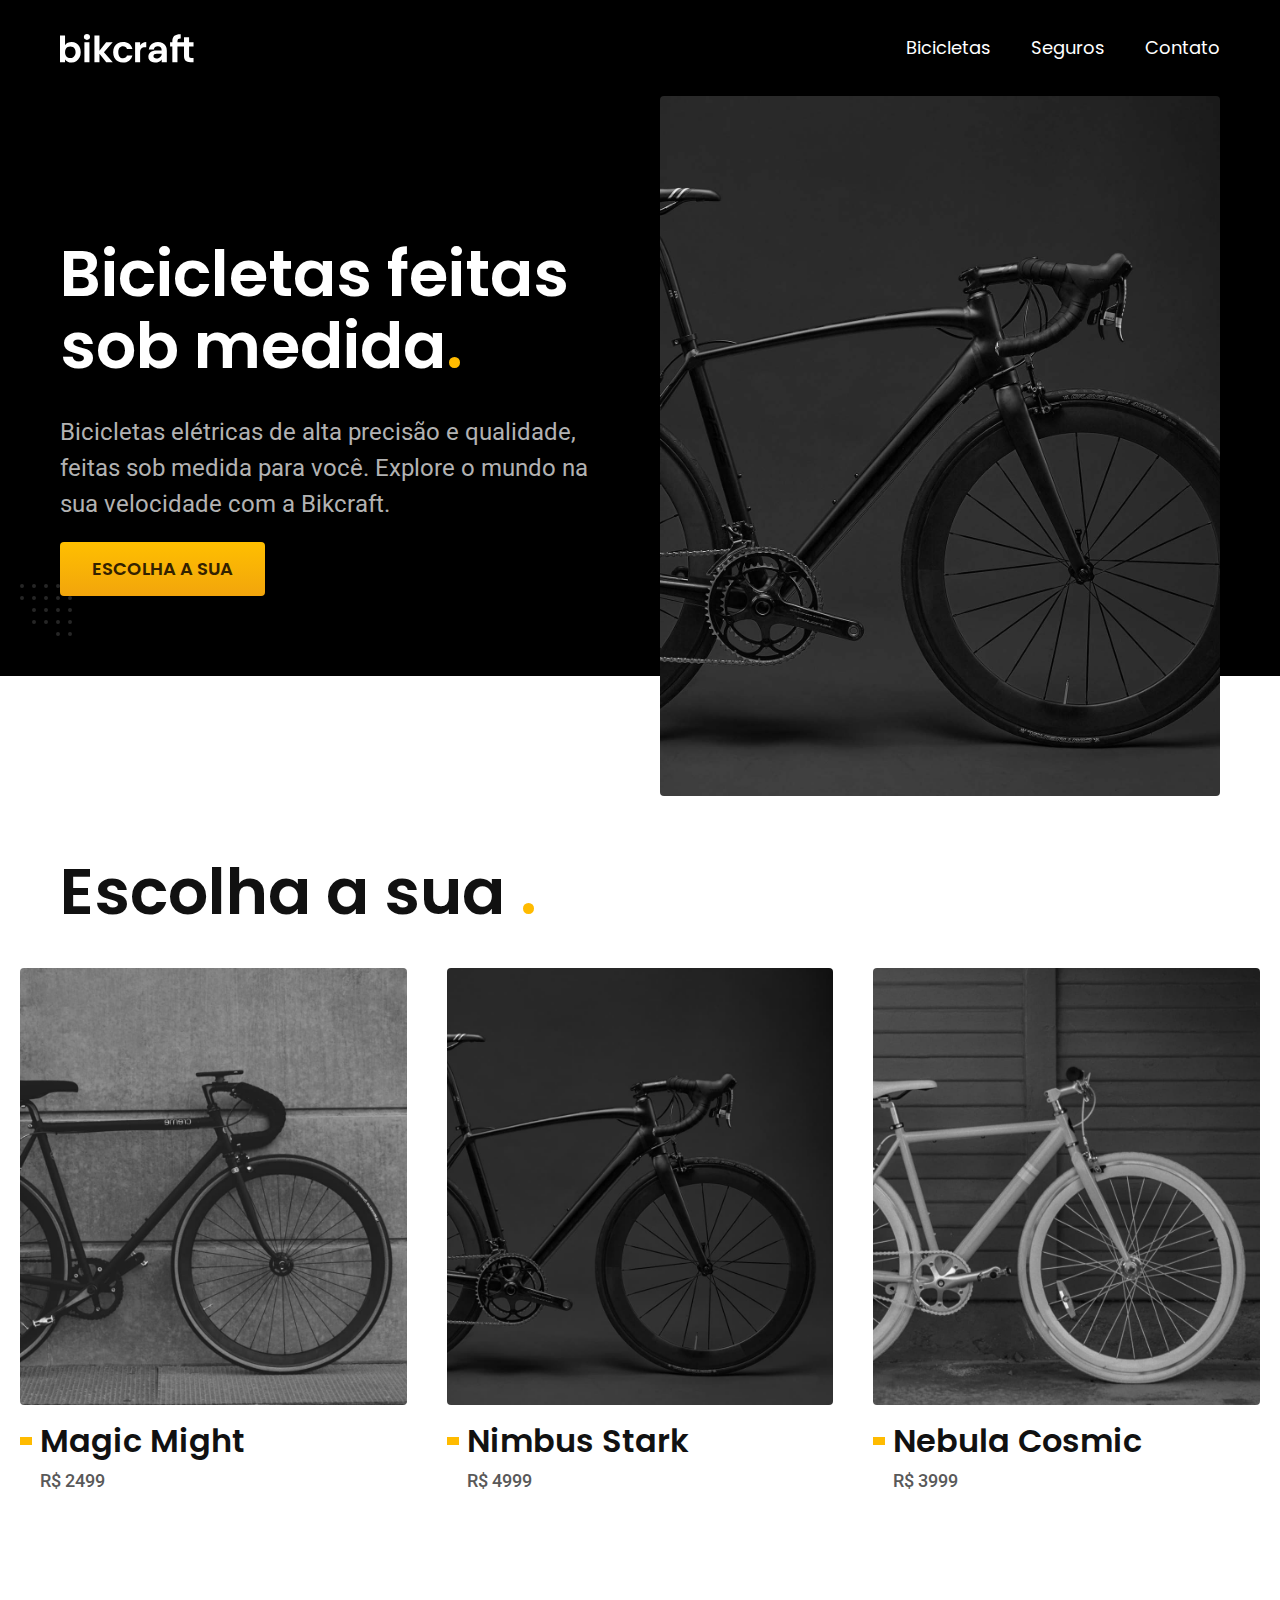
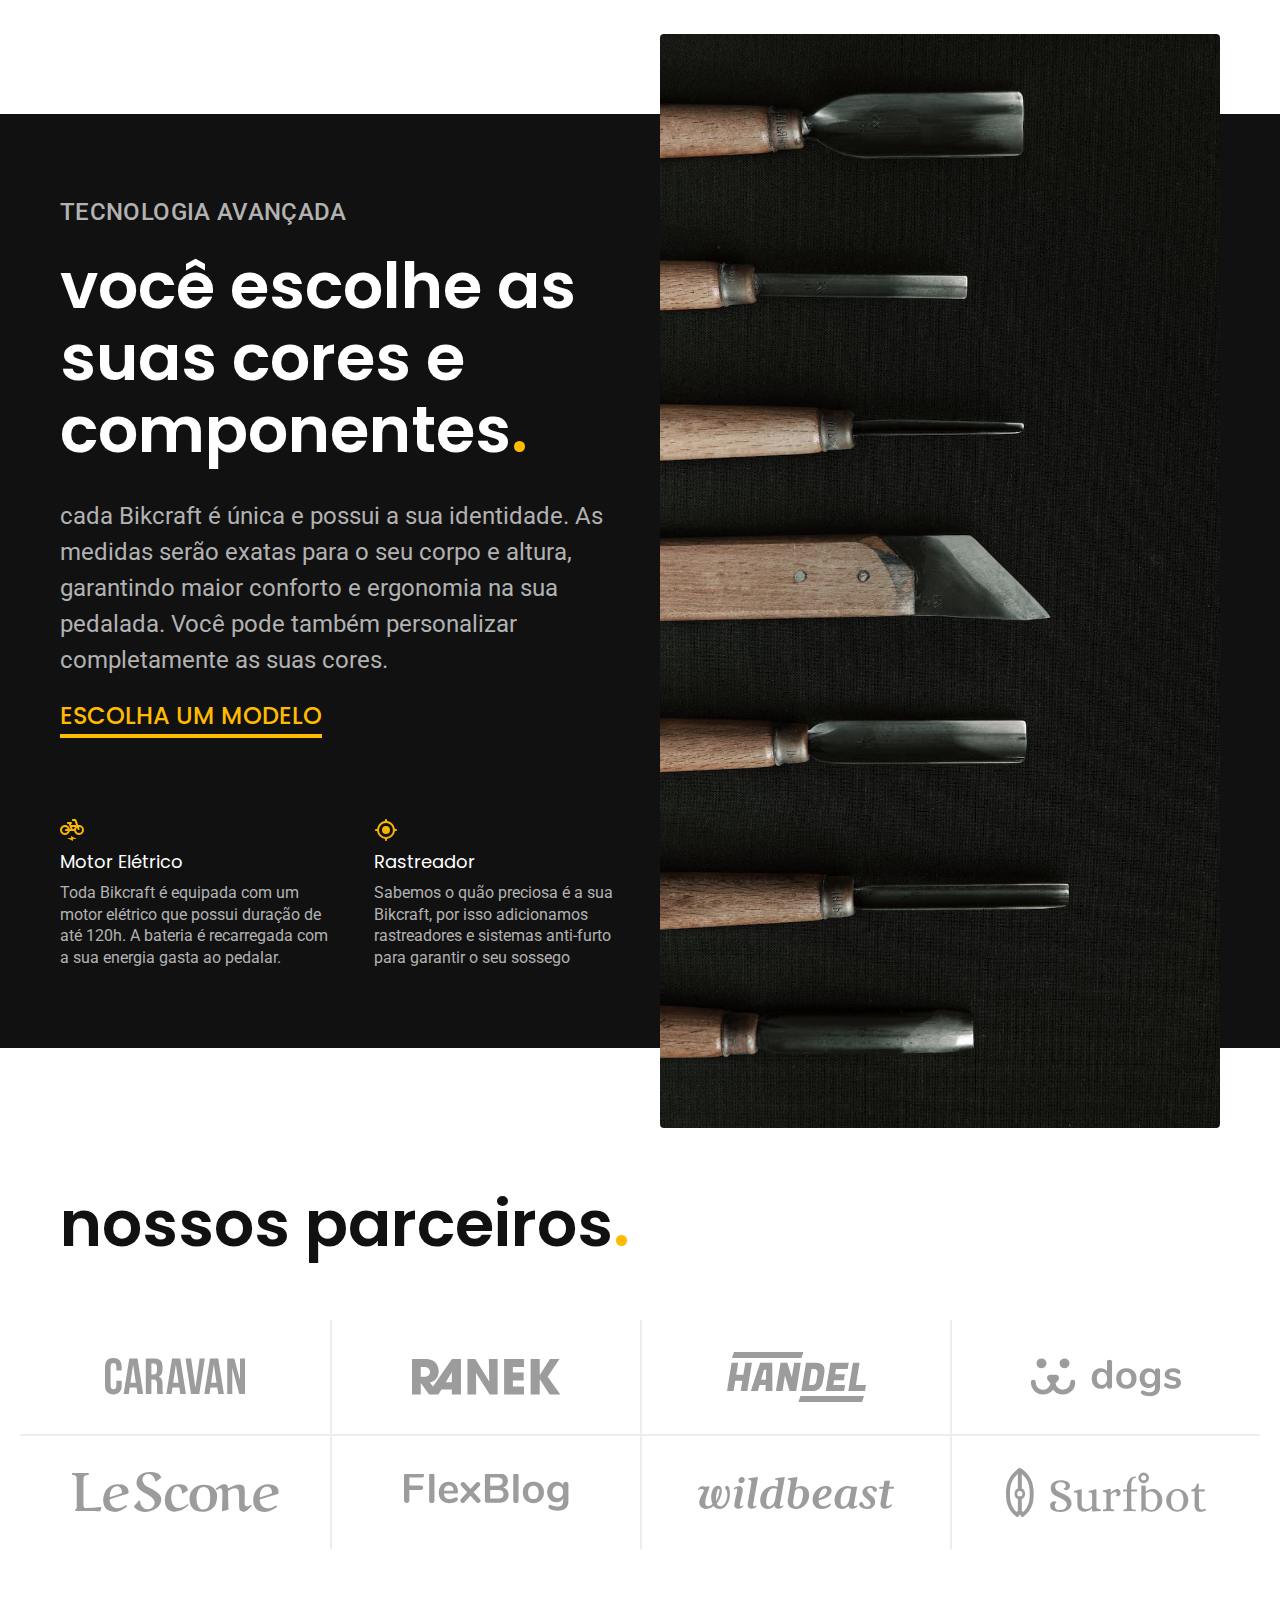
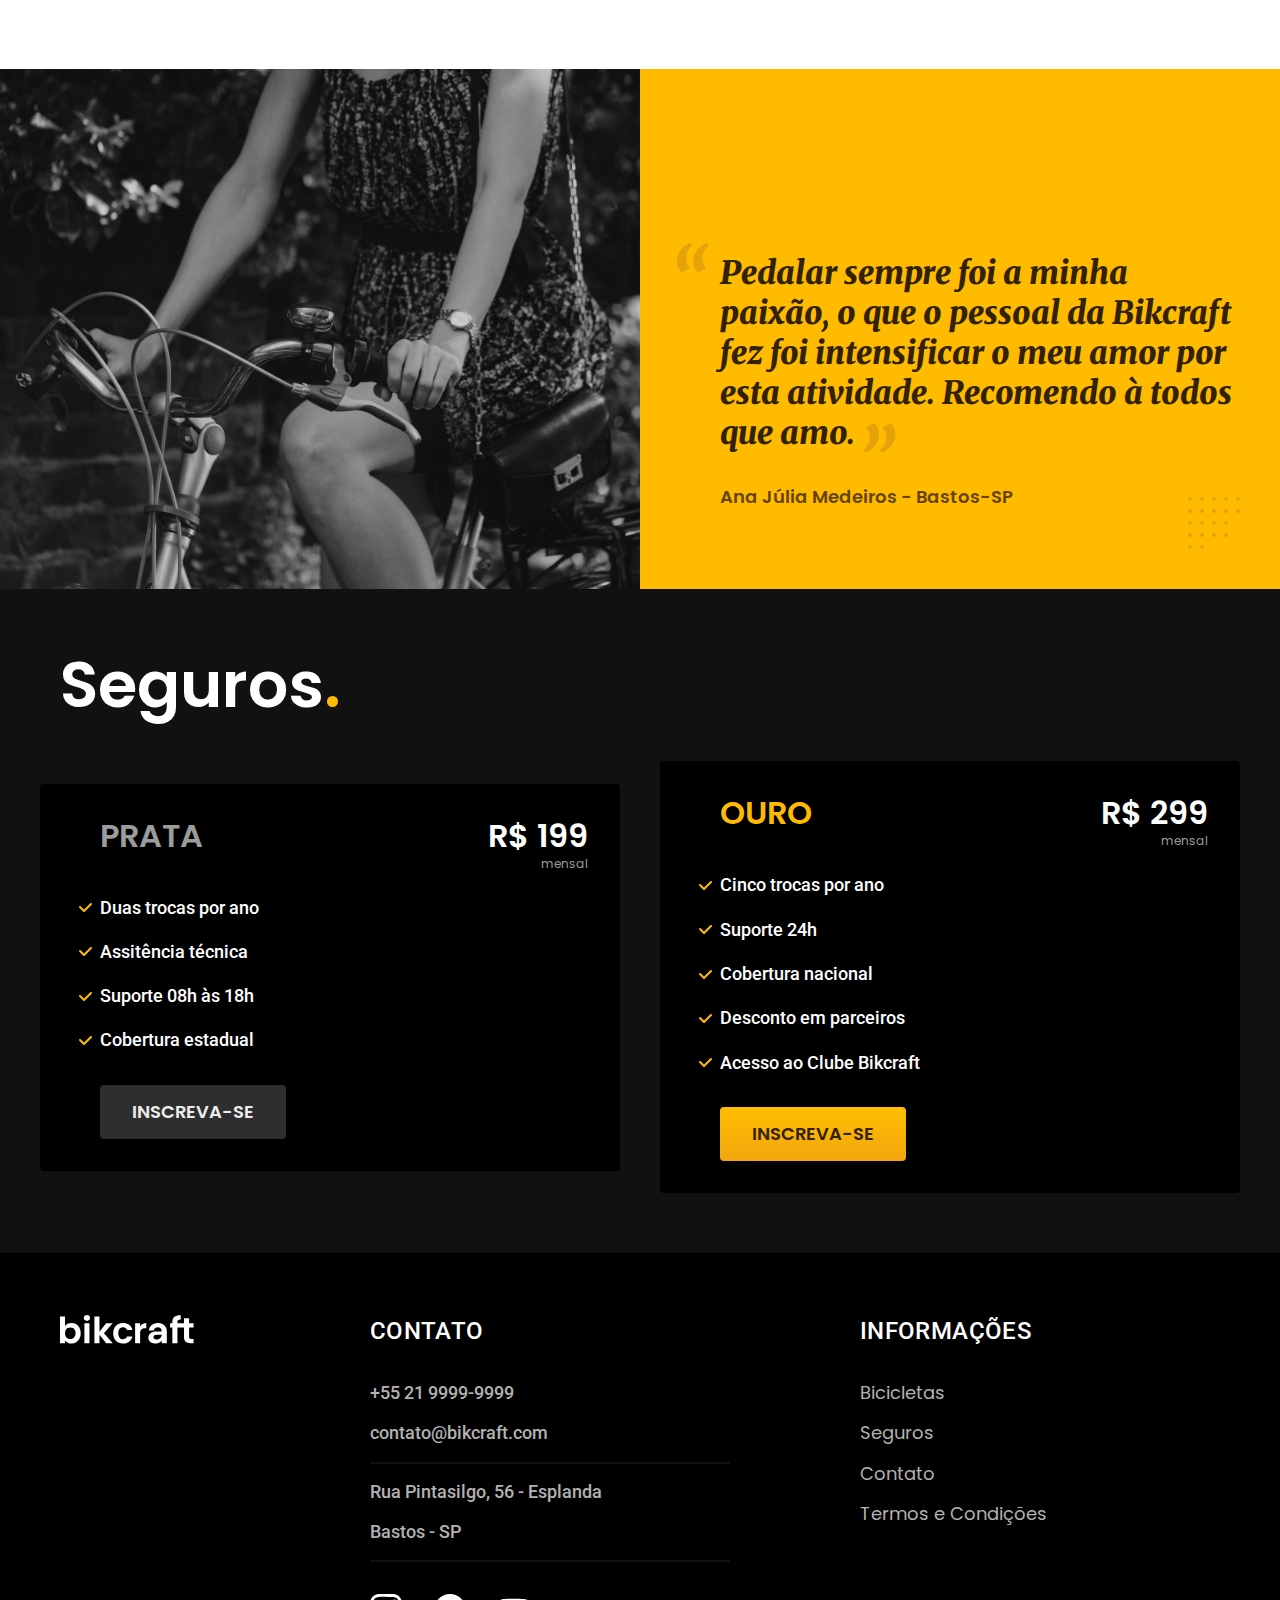
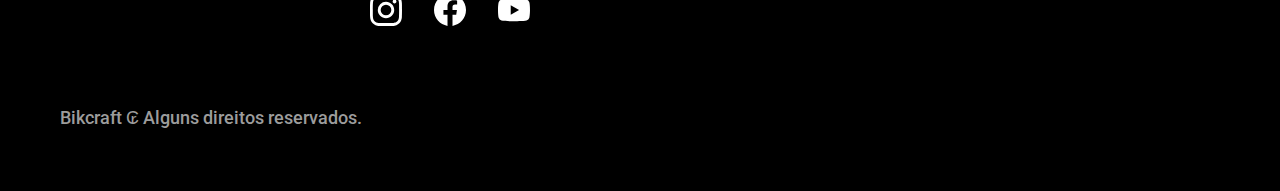
==== commit ad53b880: "fazendo o HTML e CSS da página de orçamento, colocando decorações svg na página e otimizando algumas" ====
--- a/index.html
+++ b/index.html
@@ -7,6 +7,7 @@
   <meta name="description" content="Biciletas elétricas de alta precisão e qualidade. feitas sob 
   medida para o cliente. Explore o mundo na sua velocidade com a Bikcraft">
   <link rel="stylesheet" href="./css/style.css">
+  <link rel="preload" href="./css/style.css">
   <link rel="preconnect" href="https://fonts.googleapis.com">
   <link rel="preconnect" href="https://fonts.gstatic.com" crossorigin>
   <link href="https://fonts.googleapis.com/css2?family=Merriweather:ital,wght@1,900&family=Poppins:wght@400;600&family=Roboto:wght@400;500&display=swap" rel="stylesheet">
@@ -14,7 +15,7 @@
 <body>
   <header class="header-bg">
     <div class="header container">
-      <a href="./"><img src="./img/bikcraft.svg" alt="Logo Bikcraft">
+      <a href="./"><img src="./img/bikcraft.svg" width="136" height="32" alt="Logo Bikcraft">
       </a>
       <nav aria-label="primaria">
         <ul class="header-menu font-1-m cor-0">
@@ -35,9 +36,10 @@
         </p>
         <a class="btn" href="./bicicletas.html">Escolha a sua</a>
       </div>
-      <div class="introducao-imagem">
-        <img src="./img/fotos/introducao.jpg" alt="Bicicleta elétrica preta">
-      </div>
+      <picture>
+        <source media="(max-width:800px)" srcset="./img/bicicletas/nimbus.jpg">
+        <img src="./img/fotos/introducao.jpg" width="1280" height="1600" alt="bicicleta elétrica preta">
+      </picture>
     </div>
   </main>
 
@@ -46,21 +48,21 @@
     <ul>
       <li>
         <a href="./bicicletas/magic.html">
-          <img src="./img/bicicletas/magic-home.jpg" alt="Bicicleta magic home preta">
+          <img src="./img/bicicletas/magic-home.jpg" width="920" height="1040" alt="Bicicleta magic home preta">
           <h3 class="font-1-xl">Magic Might</h3>
           <span class="font-2-m cor-8">R$ 2499</span>
         </a>
       </li>
       <li>
         <a href="./bicicletas/nimbus.html">
-          <img src="./img/bicicletas/nimbus-home.jpg" alt="Bicicleta magic home preta">
+          <img src="./img/bicicletas/nimbus-home.jpg" width="920" height="1040" alt="Bicicleta magic home preta">
           <h3 class="font-1-xl">Nimbus Stark</h3>
           <span class="font-2-m cor-8">R$ 4999</span>
         </a>
       </li>
       <li>
         <a href="./bicicletas/nebula.html">
-          <img src="./img/bicicletas/nebula-home.jpg" alt="Bicicleta magic home preta">
+          <img src="./img/bicicletas/nebula-home.jpg" width="920" height="1040" alt="Bicicleta magic home preta">
           <h3 class="font-1-xl">Nebula Cosmic</h3>
           <span class="font-2-m cor-8">R$ 3999</span>
         </a>
@@ -80,14 +82,14 @@
         <a class="link" href="./bicicletas.html">Escolha um modelo</a>
         <div class="tecnologia-vantagens">
           <div>
-            <img src="./img/icones/eletrica.svg" alt="">
+            <img src="./img/icones/eletrica.svg" width="24" height="24" alt="">
             <h3 class="font-1-m cor-0">Motor Elétrico</h3>
             <p class="font-2-s cor-5">
               Toda Bikcraft é equipada com um motor elétrico que possui duração de até 120h. A bateria é 
               recarregada com a sua energia gasta ao pedalar.</p>
           </div>
           <div>
-            <img src="./img/icones/rastreador.svg" alt="">
+            <img src="./img/icones/rastreador.svg" width="24" height="24" alt="">
             <h3 class="font-1-m cor-0">Rastreador</h3>
             <p class="font-2-s cor-5">
               Sabemos o quão preciosa é a sua Bikcraft, por isso adicionamos rastreadores e sistemas 
@@ -96,7 +98,7 @@
         </div>
       </div>
       <div class="tecnologia-imagem">
-        <img src="./img/fotos/tecnologia.jpg" alt="">
+        <img src="./img/fotos/tecnologia.jpg" width="1200" height="1920" alt="">
       </div>
     </div>
   </article>
@@ -104,20 +106,20 @@
   <section class="parceiros" aria-label="Nossos Parceiros">
     <h2 class="container font-1-xxl">nossos parceiros<span class="cor-p1">.</span></h2>
     <ul>
-      <li><img src="./img/parceiros/caravan.svg" alt="caravan"></li>
-      <li><img src="./img/parceiros/ranek.svg" alt="ranek"></li>
-      <li><img src="./img/parceiros/handel.svg" alt="handel"></li>
-      <li><img src="./img/parceiros/dogs.svg" alt="dogs"></li>
-      <li><img src="./img/parceiros/lescone.svg" alt="lescone"></li>
-      <li><img src="./img/parceiros/flexblog.svg" alt="flexblog"></li>
-      <li><img src="./img/parceiros/wildbeast.svg" alt="wildbeast"></li>
-      <li><img src="./img/parceiros/surfbot.svg" alt="surfbot"></li>
+      <li><img src="./img/parceiros/caravan.svg" width="140" height="38" alt="caravan"></li>
+      <li><img src="./img/parceiros/ranek.svg" width="149" height="36" alt="ranek"></li>
+      <li><img src="./img/parceiros/handel.svg" width="139" height="50" alt="handel"></li>
+      <li><img src="./img/parceiros/dogs.svg" width="152" height="39" alt="dogs"></li>
+      <li><img src="./img/parceiros/lescone.svg" width="208" height="41" alt="lescone"></li>
+      <li><img src="./img/parceiros/flexblog.svg" width="165" height="38" alt="flexblog"></li>
+      <li><img src="./img/parceiros/wildbeast.svg" width="196" height="34" alt="wildbeast"></li>
+      <li><img src="./img/parceiros/surfbot.svg" width="200" height="49" alt="surfbot"></li>
     </ul>
   </section>
 
   <section class="depoimento" aria-label="depoimento">
     <div>
-      <img src="./img/fotos/depoimento.jpg" alt="pessoa pedalando uma bicicleta Bikcraft">
+      <img src="./img/fotos/depoimento.jpg" width="1560" height="1360" alt="pessoa pedalando uma bicicleta Bikcraft">
     </div>
     <div class="depoimento-conteudo">
       <blockquote class="font-1-xl cor-p5">
@@ -161,7 +163,7 @@
   
   <footer class="footer-bg">
     <div class="footer container">
-      <img src="./img/bikcraft.svg" alt="Bikcraft">
+      <img src="./img/bikcraft.svg" width="136" height="32"  alt="Bikcraft">
       <div class="footer-contato">
         <h3 class="font-2-l-b cor-0">Contato</h3>
         <ul class="font-2-m cor-5">
@@ -172,13 +174,13 @@
         </ul>
         <div class="footer-redes">
           <a href="./">
-            <img src="./img/redes/instagram.svg" alt="Instagram">
+            <img src="./img/redes/instagram.svg" width="32" height="32" alt="Instagram">
           </a>
           <a href="./">
-            <img src="./img/redes/facebook.svg" alt="Facebook">
+            <img src="./img/redes/facebook.svg" width="32" height="32" alt="Facebook">
           </a>
           <a href="./">
-            <img src="./img/redes/youtube.svg" alt="Youtube">
+            <img src="./img/redes/youtube.svg" width="32" height="32" alt="Youtube">
           </a>
         </div>
       </div>
--- a/css/style.css
+++ b/css/style.css
@@ -7,6 +7,7 @@
 
 /*utilidades*/
 @import "./utilidades/componentes.css";
+@import "./utilidades/formulario.css";
 
 /*Home*/
 @import "./home/introducao.css";
@@ -27,5 +28,12 @@
 @import "./seguros/perguntas.css";
 @import "./seguros/vantagens.css";
 
+/*Contato*/
+@import "./contato/contato.css";
+@import "./contato/lojas.css";
+
+/*Orçamento*/
+@import "./orcamento/orcamento.css";
+
 /*Termos*/
 @import "./termos/termos.css";
--- a/css/style.css
+++ b/css/style.css
@@ -7,6 +7,7 @@
 
 /*utilidades*/
 @import "./utilidades/componentes.css";
+@import "./utilidades/formulario.css";
 
 /*Home*/
 @import "./home/introducao.css";
@@ -27,5 +28,12 @@
 @import "./seguros/perguntas.css";
 @import "./seguros/vantagens.css";
 
+/*Contato*/
+@import "./contato/contato.css";
+@import "./contato/lojas.css";
+
+/*Orçamento*/
+@import "./orcamento/orcamento.css";
+
 /*Termos*/
 @import "./termos/termos.css";
